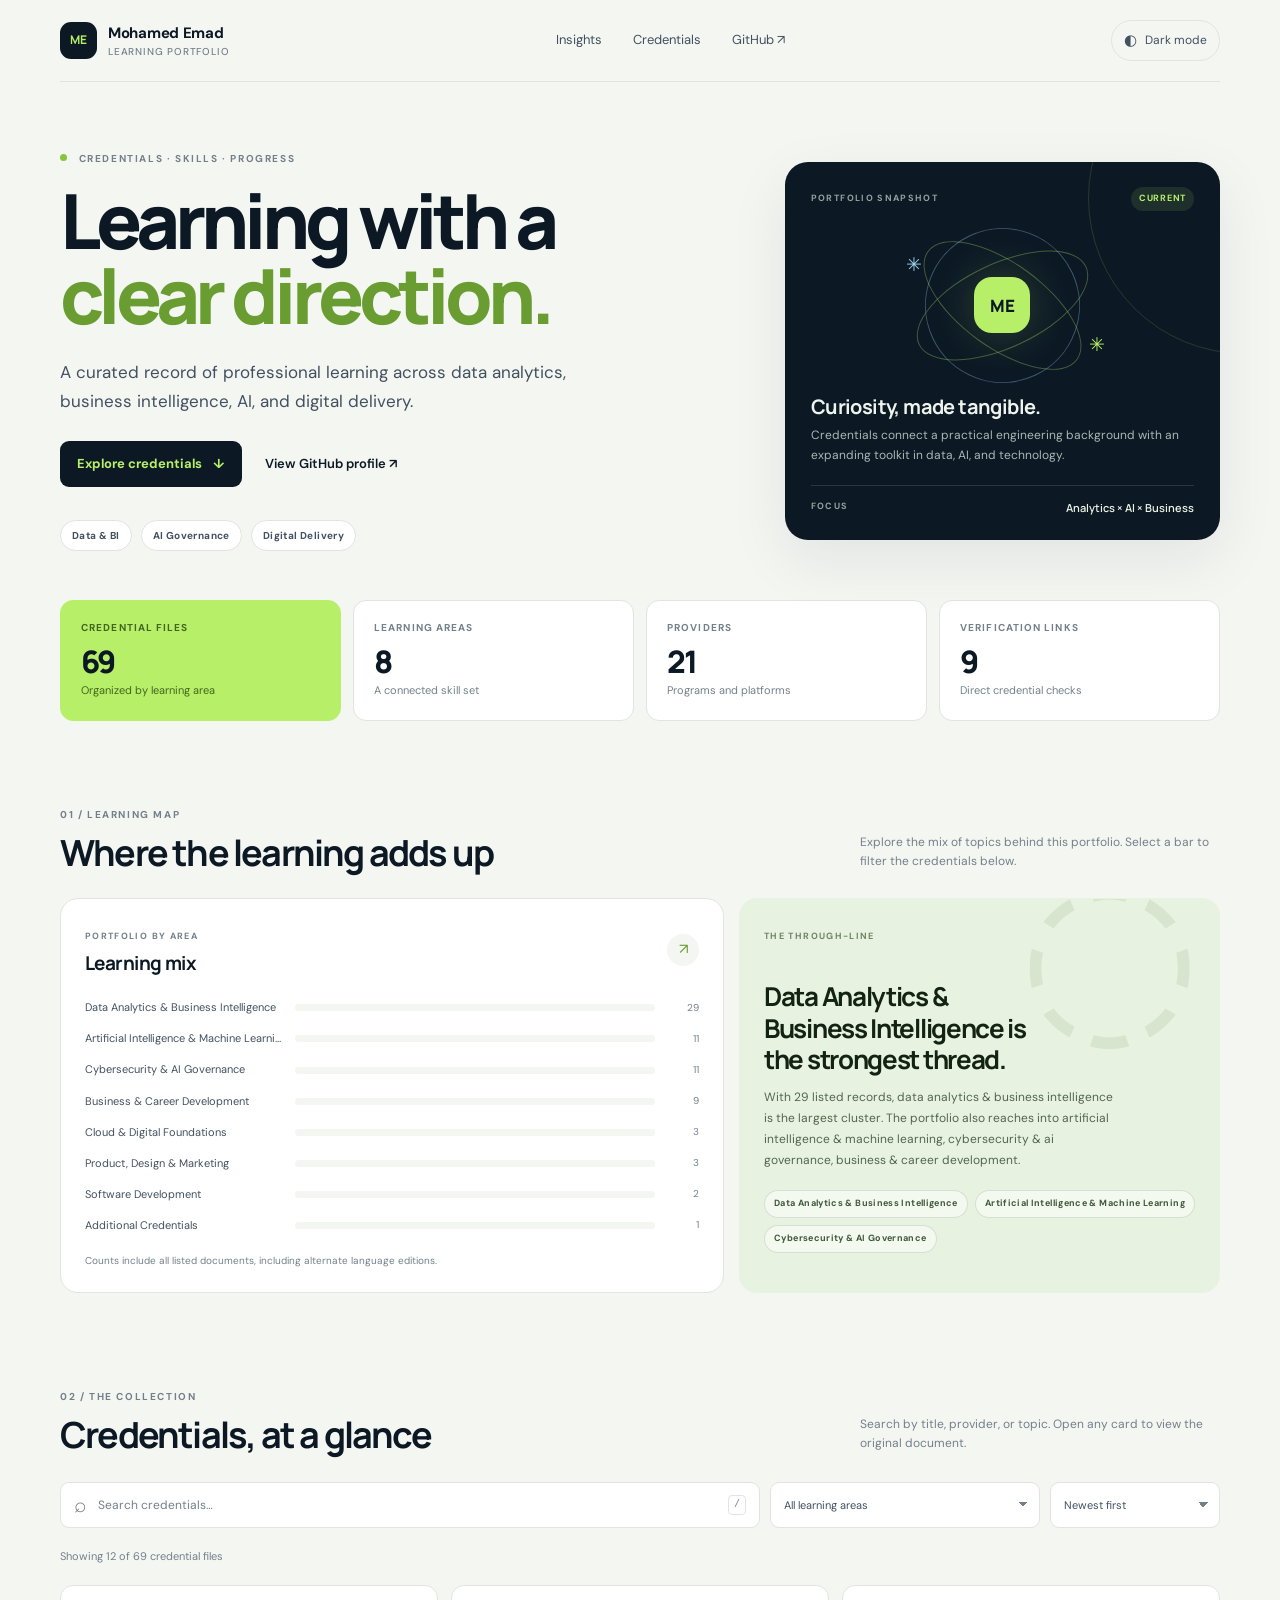
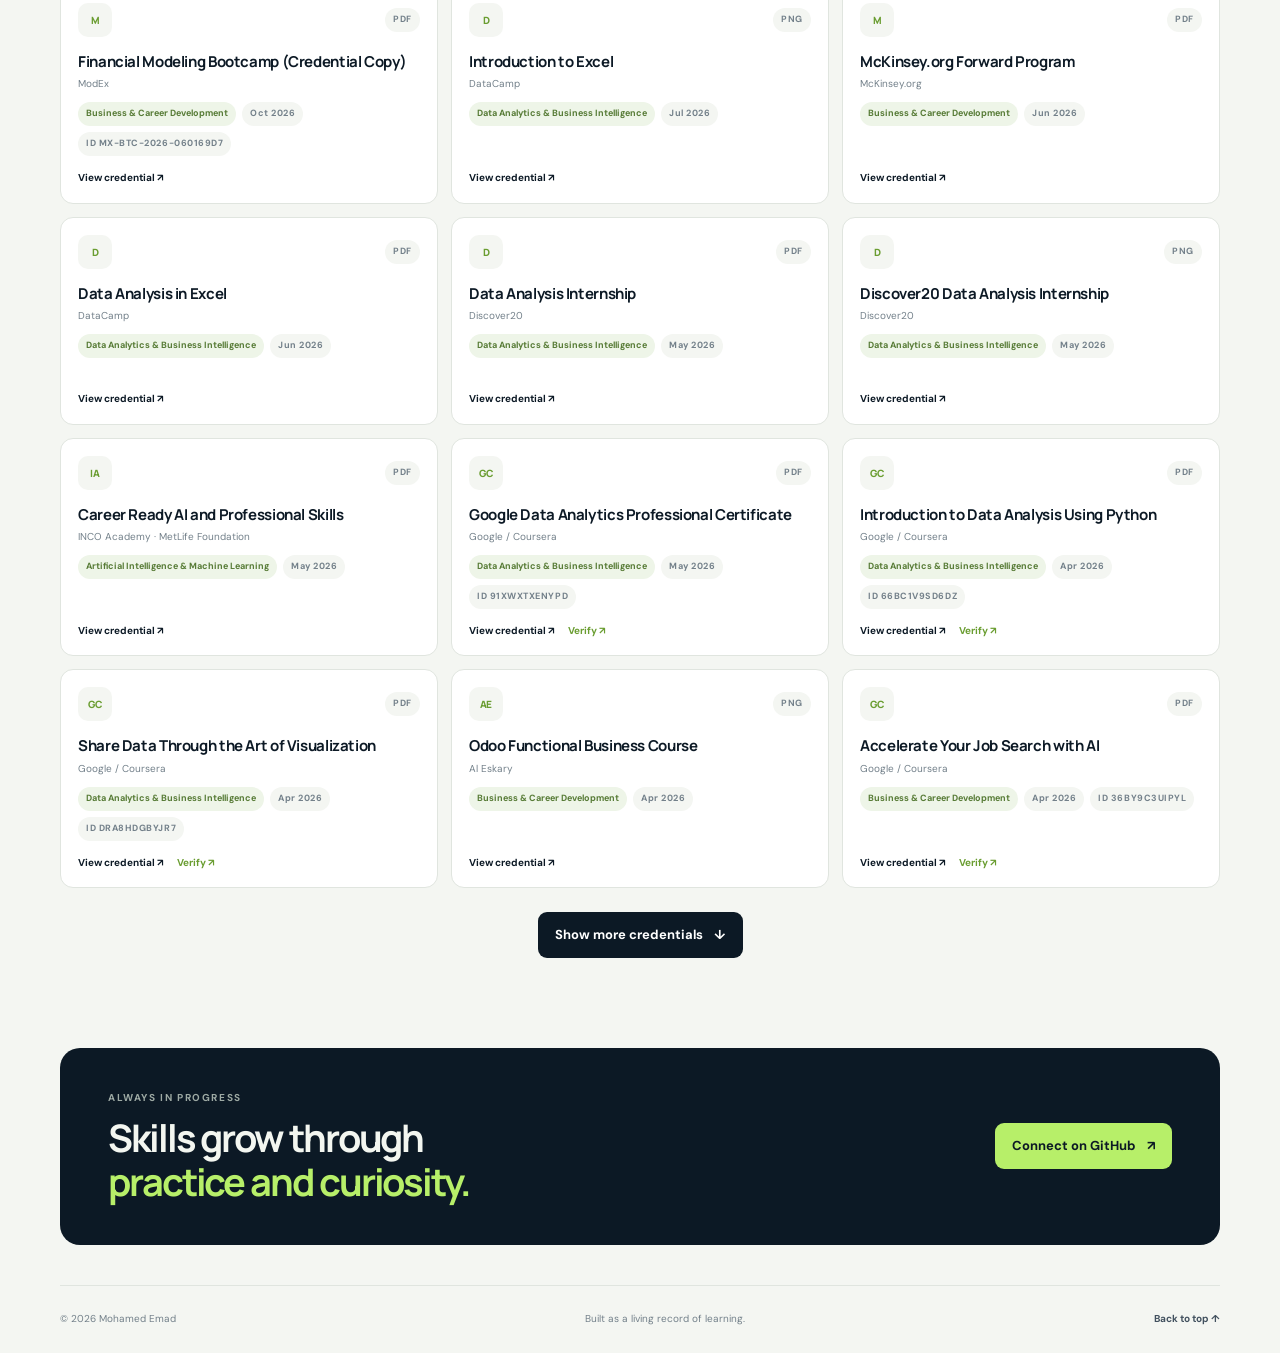
==== certificates/index.html @ 5220df33 "Add interactive certificates portfolio" ====
<!doctype html>
<html lang="en">
<head>
  <meta charset="utf-8">
  <meta name="viewport" content="width=device-width, initial-scale=1">
  <meta name="theme-color" content="#0c1925">
  <meta name="description" content="An interactive portfolio of Mohamed Emad's certificates in data analytics, AI, cybersecurity, cloud, software development, and business.">
  <title>Credentials Portfolio — Mohamed Emad</title>
  <link rel="preconnect" href="https://fonts.googleapis.com">
  <link rel="preconnect" href="https://fonts.gstatic.com" crossorigin>
  <link href="https://fonts.googleapis.com/css2?family=DM+Sans:wght@400;500;600;700&family=Manrope:wght@500;600;700;800&display=swap" rel="stylesheet">
  <link rel="stylesheet" href="styles.css">
  <script src="data.js" defer></script>
  <script src="app.js" defer></script>
</head>
<body>
  <a class="skip-link" href="#credentials">Skip to credentials</a>
  <header class="topbar shell">
    <a class="brand" href="#top" aria-label="Mohamed Emad portfolio home"><span class="brand-mark">ME</span><span>Mohamed Emad<span class="brand-sub">Learning portfolio</span></span></a>
    <nav class="nav-links" aria-label="Main navigation"><a href="#insights">Insights</a><a href="#credentials">Credentials</a><a href="https://github.com/EMAD7461" target="_blank" rel="noreferrer">GitHub <span aria-hidden="true">↗</span></a></nav>
    <button class="theme-toggle" type="button" id="theme-toggle" aria-label="Switch color theme"><span aria-hidden="true">◐</span><span class="theme-label">Light mode</span></button>
  </header>

  <main id="top">
    <section class="hero shell">
      <div class="hero-copy">
        <p class="eyebrow"><span class="eyebrow-dot"></span> Credentials · Skills · Progress</p>
        <h1>Learning with a<br><em>clear direction.</em></h1>
        <p class="hero-lede">A curated record of professional learning across data analytics, business intelligence, AI, and digital delivery.</p>
        <div class="hero-actions"><a class="button button-primary" href="#credentials">Explore credentials <span aria-hidden="true">↓</span></a><a class="text-link" href="https://github.com/EMAD7461/EMAD7461" target="_blank" rel="noreferrer">View GitHub profile <span aria-hidden="true">↗</span></a></div>
        <div class="hero-tags" aria-label="Core learning areas"><span>Data & BI</span><span>AI Governance</span><span>Digital Delivery</span></div>
      </div>
      <aside class="hero-card" aria-label="Portfolio highlight">
        <div class="hero-card-top"><span class="card-kicker">PORTFOLIO SNAPSHOT</span><span class="live-indicator">CURRENT</span></div>
        <div class="orbit-art" aria-hidden="true"><span class="orbit orbit-one"></span><span class="orbit orbit-two"></span><span class="orbit orbit-three"></span><span class="orbit-core">ME</span><span class="orbit-star star-one">✳</span><span class="orbit-star star-two">✳</span></div>
        <p class="hero-card-title">Curiosity, made tangible.</p>
        <p class="hero-card-text">Credentials connect a practical engineering background with an expanding toolkit in data, AI, and technology.</p>
        <div class="hero-card-footer"><span>FOCUS</span><strong>Analytics × AI × Business</strong></div>
      </aside>
    </section>

    <section class="stats shell" aria-label="Portfolio metrics">
      <article class="stat-card stat-feature"><span class="stat-label">Credential files</span><strong id="stat-total">—</strong><span class="stat-note">Organized by learning area</span></article>
      <article class="stat-card"><span class="stat-label">Learning areas</span><strong id="stat-areas">—</strong><span class="stat-note">A connected skill set</span></article>
      <article class="stat-card"><span class="stat-label">Providers</span><strong id="stat-providers">—</strong><span class="stat-note">Programs and platforms</span></article>
      <article class="stat-card"><span class="stat-label">Verification links</span><strong id="stat-verified">—</strong><span class="stat-note">Direct credential checks</span></article>
    </section>

    <section class="insights shell" id="insights">
      <div class="section-heading"><div><p class="eyebrow">01 / LEARNING MAP</p><h2>Where the learning adds up</h2></div><p class="section-intro">Explore the mix of topics behind this portfolio. Select a bar to filter the credentials below.</p></div>
      <div class="insight-grid">
        <article class="panel chart-panel"><div class="panel-heading"><div><span class="panel-label">PORTFOLIO BY AREA</span><h3>Learning mix</h3></div><span class="panel-icon" aria-hidden="true">↗</span></div><div id="category-chart" class="category-chart" role="list" aria-label="Credentials by learning area"></div><p class="chart-footnote">Counts include all listed documents, including alternate language editions.</p></article>
        <article class="panel signal-panel"><span class="panel-label">THE THROUGH-LINE</span><div class="signal-ornament" aria-hidden="true">◌</div><h3 id="insight-title">A practical core, growing outward.</h3><p id="insight-copy">Data analysis and business intelligence form the largest cluster, supported by credentials in AI and cybersecurity, cloud concepts, and software development.</p><div class="signal-tags" id="insight-tags"></div></article>
      </div>
    </section>

    <section class="credentials shell" id="credentials">
      <div class="section-heading"><div><p class="eyebrow">02 / THE COLLECTION</p><h2>Credentials, at a glance</h2></div><p class="section-intro">Search by title, provider, or topic. Open any card to view the original document.</p></div>
      <div class="toolbar">
        <label class="search-box"><span aria-hidden="true">⌕</span><input id="search-input" type="search" placeholder="Search credentials…" autocomplete="off"><kbd>/</kbd></label>
        <label class="select-wrap"><span class="sr-only">Filter by learning area</span><select id="category-filter"><option value="all">All learning areas</option></select></label>
        <label class="select-wrap"><span class="sr-only">Sort credentials</span><select id="sort-select"><option value="recent">Newest first</option><option value="oldest">Oldest first</option><option value="az">Title A–Z</option></select></label>
      </div>
      <div class="results-line"><span id="results-count" aria-live="polite">Loading credentials…</span><button type="button" id="clear-filters" class="clear-button" hidden>Clear filters</button></div>
      <div id="credential-grid" class="credential-grid"></div>
      <div id="empty-state" class="empty-state" hidden><span class="empty-icon">⌕</span><h3>No matching credentials</h3><p>Try another title, provider, or learning area.</p></div>
      <div class="load-more-wrap"><button type="button" id="load-more" class="button button-secondary" hidden>Show more credentials <span aria-hidden="true">↓</span></button></div>
    </section>

    <section class="closing shell"><div><p class="eyebrow">ALWAYS IN PROGRESS</p><h2>Skills grow through<br><em>practice and curiosity.</em></h2></div><a class="button button-light" href="https://github.com/EMAD7461" target="_blank" rel="noreferrer">Connect on GitHub <span aria-hidden="true">↗</span></a></section>
  </main>

  <footer class="footer shell"><span>© <span id="current-year"></span> Mohamed Emad</span><span>Built as a living record of learning.</span><a href="#top">Back to top ↑</a></footer>
</body>
</html>
---- certificates/styles.css ----
:root{--ink:#0c1925;--ink-soft:#42515f;--muted:#73808a;--paper:#f4f6f2;--white:#fff;--line:#e0e5df;--accent:#b7ef69;--accent-dark:#6a9d31;--blue:#9cd1e7;--card:#fff;--shadow:0 20px 60px rgba(12,25,37,.08);--radius:18px;color-scheme:light}*{box-sizing:border-box}html{scroll-behavior:smooth;scroll-padding-top:90px}body{margin:0;background:var(--paper);color:var(--ink);font-family:"DM Sans",Arial,sans-serif;font-size:15px;line-height:1.55}body.dark{--ink:#f3f6f0;--ink-soft:#c0cbc8;--muted:#99a8a4;--paper:#101b24;--white:#15232e;--line:#293a45;--card:#172731;--shadow:0 20px 60px rgba(0,0,0,.18);color-scheme:dark}a{color:inherit;text-decoration:none}button,input,select{font:inherit}.shell{width:min(1160px,calc(100% - 48px));margin-inline:auto}.skip-link{position:absolute;left:-999px;top:12px;background:var(--accent);color:var(--ink);padding:10px 16px;border-radius:8px;z-index:10}.skip-link:focus{left:12px}.topbar{height:82px;display:flex;align-items:center;justify-content:space-between;border-bottom:1px solid var(--line)}.brand{display:flex;align-items:center;gap:11px;font-weight:700;letter-spacing:-.02em}.brand-mark{width:37px;height:37px;border-radius:11px;background:var(--ink);color:var(--accent);display:grid;place-items:center;font-family:Manrope,sans-serif;font-size:12px;letter-spacing:-.04em}.brand-sub{display:block;font-size:10px;color:var(--muted);font-weight:500;letter-spacing:.08em;text-transform:uppercase;margin-top:-1px}.nav-links{display:flex;align-items:center;gap:31px;font-size:13px;color:var(--ink-soft)}.nav-links a:hover,.text-link:hover,.footer a:hover{color:var(--accent-dark)}.theme-toggle{border:1px solid var(--line);border-radius:999px;background:transparent;color:var(--ink-soft);padding:8px 12px;font-size:12px;display:flex;align-items:center;gap:8px;cursor:pointer}.theme-toggle span:first-child{font-size:15px}.hero{padding:69px 0 49px;display:grid;grid-template-columns:1.2fr .8fr;gap:72px;align-items:center}.eyebrow{font-size:10px;font-weight:700;letter-spacing:.16em;text-transform:uppercase;color:var(--muted);margin:0 0 16px}.eyebrow-dot{display:inline-block;width:7px;height:7px;border-radius:50%;background:#83c83b;margin-right:8px;vertical-align:1px}.hero h1{font:800 clamp(48px,6vw,76px)/.99 Manrope,"DM Sans",sans-serif;letter-spacing:-.065em;margin:0;max-width:620px}.hero h1 em,.closing h2 em{color:var(--accent-dark);font-style:normal}.hero-lede{max-width:520px;color:var(--ink-soft);font-size:17px;line-height:1.7;margin:25px 0}.hero-actions{display:flex;align-items:center;gap:23px}.button{min-height:46px;border:0;border-radius:9px;padding:0 17px;display:inline-flex;align-items:center;justify-content:center;gap:11px;font-weight:700;font-size:13px;cursor:pointer;transition:transform .2s ease,background .2s ease}.button:hover{transform:translateY(-2px)}.button-primary{background:var(--ink);color:var(--accent)}.button-secondary{background:var(--ink);color:var(--white)}.button-light{background:var(--accent);color:var(--ink)}.text-link{font-size:13px;font-weight:600}.hero-tags{display:flex;gap:9px;margin-top:33px;flex-wrap:wrap}.hero-tags span,.signal-tags span{border:1px solid var(--line);color:var(--ink-soft);background:var(--white);font-size:10px;font-weight:700;letter-spacing:.04em;padding:7px 11px;border-radius:99px}.hero-card{position:relative;background:var(--ink);border-radius:23px;min-height:366px;padding:25px 26px;color:#eef4ed;overflow:hidden;box-shadow:var(--shadow)}.hero-card:after{content:"";position:absolute;width:310px;height:310px;border:1px solid rgba(183,239,105,.15);border-radius:50%;right:-180px;top:-120px}.hero-card-top{display:flex;justify-content:space-between;align-items:center}.card-kicker,.live-indicator{font-size:9px;letter-spacing:.15em;font-weight:700;color:#91a39d}.live-indicator{color:var(--accent);background:rgba(183,239,105,.1);padding:5px 8px;border-radius:30px;letter-spacing:.08em}.orbit-art{height:170px;position:relative;display:grid;place-items:center;margin-top:9px}.orbit{position:absolute;border:1px solid rgba(183,239,105,.32);border-radius:50%;transform:rotate(-25deg)}.orbit-one{width:185px;height:85px}.orbit-two{width:185px;height:85px;transform:rotate(36deg)}.orbit-three{width:155px;height:155px;border-color:rgba(156,209,231,.35)}.orbit-core{width:56px;height:56px;border-radius:18px;background:var(--accent);color:var(--ink);display:grid;place-items:center;font:800 17px Manrope,sans-serif;box-shadow:0 0 45px rgba(183,239,105,.22)}.orbit-star{position:absolute;color:var(--blue);font-size:19px}.star-one{top:30px;left:calc(50% - 96px)}.star-two{bottom:31px;right:calc(50% - 103px);color:var(--accent)}.hero-card-title{font:700 20px Manrope,sans-serif;letter-spacing:-.03em;margin:3px 0 6px}.hero-card-text{color:#a9b8b3;font-size:12px;line-height:1.65;margin:0;max-width:380px}.hero-card-footer{border-top:1px solid rgba(255,255,255,.12);margin-top:19px;padding-top:14px;display:flex;justify-content:space-between;gap:10px;align-items:center}.hero-card-footer span{font-size:9px;color:#91a39d;letter-spacing:.14em;font-weight:700}.hero-card-footer strong{font:600 11px Manrope,sans-serif;color:#eaf4e4}.stats{display:grid;grid-template-columns:repeat(4,1fr);gap:12px;padding-bottom:86px}.stat-card{min-height:121px;padding:19px 20px;background:var(--card);border:1px solid var(--line);border-radius:13px;display:flex;flex-direction:column}.stat-feature{background:var(--accent);border-color:var(--accent);color:var(--ink)}.stat-label{font-size:10px;font-weight:700;letter-spacing:.11em;text-transform:uppercase;color:var(--muted)}.stat-feature .stat-label{color:#42661d}.stat-card strong{font:800 31px/1.1 Manrope,sans-serif;letter-spacing:-.05em;margin:8px 0 4px}.stat-note{font-size:11px;color:var(--muted)}.stat-feature .stat-note{color:#42661d}.insights,.credentials{padding-bottom:96px}.section-heading{display:flex;align-items:end;justify-content:space-between;gap:30px;margin-bottom:25px}.section-heading .eyebrow{margin-bottom:9px}.section-heading h2{font:700 clamp(26px,3vw,36px)/1.15 Manrope,sans-serif;letter-spacing:-.05em;margin:0}.section-intro{max-width:360px;color:var(--muted);font-size:12px;margin:0 0 3px}.insight-grid{display:grid;grid-template-columns:1.16fr .84fr;gap:15px}.panel{border:1px solid var(--line);background:var(--card);border-radius:var(--radius);padding:24px}.panel-heading{display:flex;justify-content:space-between;align-items:center;margin-bottom:23px}.panel-label{font-size:9px;letter-spacing:.15em;font-weight:700;color:var(--muted)}.panel-heading h3{font:700 19px Manrope,sans-serif;letter-spacing:-.03em;margin:4px 0 0}.panel-icon{width:32px;height:32px;border-radius:50%;background:var(--paper);display:grid;place-items:center;color:var(--accent-dark)}.category-chart{display:flex;flex-direction:column;gap:14px}.chart-row{display:grid;grid-template-columns:minmax(145px,1.1fr) 2fr 32px;gap:12px;align-items:center;border:0;padding:0;text-align:left;color:var(--ink);background:none;cursor:pointer}.chart-label{font-size:11px;color:var(--ink-soft);white-space:nowrap;overflow:hidden;text-overflow:ellipsis}.chart-track{height:7px;background:var(--paper);border-radius:99px;overflow:hidden}.chart-fill{height:100%;width:var(--bar-width);background:#9bcf65;border-radius:99px;transition:width .7s cubic-bezier(.2,.8,.2,1)}.chart-row:first-child .chart-fill{background:var(--accent-dark)}.chart-value{font-size:10px;color:var(--muted);text-align:right}.chart-row:hover .chart-label,.chart-row.active .chart-label{color:var(--accent-dark);font-weight:700}.chart-footnote{font-size:10px;color:var(--muted);margin:19px 0 0}.signal-panel{position:relative;background:#e8f2e1;border-color:#e8f2e1;color:#122313;overflow:hidden;min-height:310px}.dark .signal-panel{background:#20342b;border-color:#20342b;color:#edf5e8}.signal-panel .panel-label{color:#718466}.signal-ornament{position:absolute;right:18px;top:-52px;font-size:210px;line-height:1;color:rgba(77,119,41,.1)}.signal-panel h3{position:relative;z-index:1;font:700 26px/1.2 Manrope,sans-serif;letter-spacing:-.05em;max-width:280px;margin:35px 0 12px}.signal-panel p{position:relative;z-index:1;color:#52664d;font-size:12px;line-height:1.75;max-width:360px}.dark .signal-panel p{color:#c3d3be}.signal-tags{position:relative;display:flex;flex-wrap:wrap;gap:7px;margin-top:19px}.signal-tags span{background:rgba(255,255,255,.5);border-color:rgba(23,52,19,.13);color:#40583c;font-size:9px;padding:6px 9px}.dark .signal-tags span{background:rgba(255,255,255,.07);color:#d5e7d0;border-color:rgba(255,255,255,.12)}.credentials{padding-bottom:90px}.toolbar{display:flex;gap:10px;margin:27px 0 13px}.search-box{display:flex;align-items:center;gap:9px;min-width:220px;flex:1;height:46px;padding:0 13px;background:var(--card);border:1px solid var(--line);border-radius:9px;color:var(--muted)}.search-box>span{font-size:21px;line-height:1}.search-box input{border:0;outline:0;background:transparent;color:var(--ink);width:100%;font-size:12px}.search-box input::placeholder{color:var(--muted)}kbd{border:1px solid var(--line);border-radius:4px;padding:1px 5px;font-size:10px;color:var(--muted)}.select-wrap select{height:46px;min-width:170px;padding:0 34px 0 13px;border:1px solid var(--line);border-radius:9px;background:var(--card);color:var(--ink-soft);font-size:11px;appearance:none;background-image:linear-gradient(45deg,transparent 50%,var(--muted) 50%),linear-gradient(135deg,var(--muted) 50%,transparent 50%);background-position:calc(100% - 16px) 19px,calc(100% - 11px) 19px;background-size:5px 5px;background-repeat:no-repeat}.results-line{min-height:31px;display:flex;align-items:center;justify-content:space-between;color:var(--muted);font-size:11px;margin-bottom:13px}.clear-button{border:0;background:none;color:var(--accent-dark);font-weight:700;font-size:11px;cursor:pointer}.credential-grid{display:grid;grid-template-columns:repeat(3,1fr);gap:13px}.credential-card{display:flex;flex-direction:column;min-height:208px;padding:17px;background:var(--card);border:1px solid var(--line);border-radius:13px;transition:transform .2s,border-color .2s,box-shadow .2s}.credential-card:hover{transform:translateY(-3px);border-color:#b6ce9d;box-shadow:var(--shadow)}.credential-top{display:flex;align-items:center;justify-content:space-between;gap:10px}.provider-mark{width:34px;height:34px;flex:none;display:grid;place-items:center;border-radius:10px;background:var(--paper);color:var(--accent-dark);font:800 10px Manrope,sans-serif;letter-spacing:-.04em}.format-tag,.year-tag{font-size:9px;font-weight:700;letter-spacing:.06em;color:var(--muted);background:var(--paper);border-radius:99px;padding:5px 8px}.credential-card h3{font:700 15px/1.35 Manrope,sans-serif;letter-spacing:-.025em;margin:15px 0 5px}.credential-issuer{font-size:10px;color:var(--muted);margin:0;line-height:1.4}.credential-meta{display:flex;gap:6px;flex-wrap:wrap;margin-top:11px}.credential-category{display:inline-block;max-width:100%;overflow:hidden;text-overflow:ellipsis;white-space:nowrap;background:#eef5e8;color:#577b36;border-radius:99px;padding:5px 8px;font-size:9px;font-weight:700}.dark .credential-category{background:#293e30;color:#c2df9f}.credential-actions{margin-top:auto;padding-top:14px;display:flex;gap:13px;align-items:center}.credential-actions a{font-size:10px;font-weight:700;color:var(--ink)}.credential-actions a:hover{color:var(--accent-dark)}.credential-actions .verify-link{color:var(--accent-dark)}.empty-state{text-align:center;padding:55px 15px;color:var(--muted)}.empty-icon{font-size:33px}.empty-state h3{color:var(--ink);font:700 18px Manrope,sans-serif;margin:6px}.empty-state p{font-size:12px}.load-more-wrap{text-align:center;padding-top:24px}.closing{background:var(--ink);color:#f3f6f0;border-radius:20px;padding:42px 48px;margin-bottom:40px;display:flex;align-items:center;justify-content:space-between}.closing .eyebrow{color:#9eaaa4;margin-bottom:9px}.closing h2{font:700 clamp(25px,3vw,38px)/1.16 Manrope,sans-serif;letter-spacing:-.055em;margin:0}.closing h2 em{color:var(--accent)}.footer{min-height:68px;display:flex;align-items:center;justify-content:space-between;border-top:1px solid var(--line);font-size:10px;color:var(--muted)}.footer a{color:var(--ink-soft);font-weight:700}.sr-only{position:absolute;width:1px;height:1px;padding:0;margin:-1px;overflow:hidden;clip:rect(0,0,0,0);white-space:nowrap;border:0}[hidden]{display:none!important}@media(max-width:900px){.hero{gap:35px;grid-template-columns:1fr  .85fr}.hero-card{min-height:340px;padding:20px}.credential-grid{grid-template-columns:repeat(2,1fr)}.chart-row{grid-template-columns:minmax(120px,1fr) 1.5fr 25px}.signal-panel h3{font-size:23px}}@media(max-width:680px){.shell{width:min(100% - 32px,560px)}.topbar{height:68px}.nav-links{display:none}.theme-toggle{padding:8px 10px}.theme-label{display:none}.hero{padding:48px 0 34px;grid-template-columns:1fr;gap:27px}.hero h1{font-size:clamp(48px,13vw,66px)}.hero-lede{font-size:15px;margin:20px 0}.hero-card{min-height:325px}.stats{grid-template-columns:repeat(2,1fr);gap:8px;padding-bottom:64px}.stat-card{min-height:106px;padding:14px}.stat-card strong{font-size:27px}.insights,.credentials{padding-bottom:68px}.section-heading{align-items:start;flex-direction:column;gap:10px}.section-intro{max-width:470px}.insight-grid{grid-template-columns:1fr}.panel{padding:19px}.chart-row{grid-template-columns:minmax(125px,1fr) 1.5fr 25px}.toolbar{flex-wrap:wrap}.search-box{flex-basis:100%}.select-wrap{flex:1}.select-wrap select{width:100%;min-width:0}.credential-grid{grid-template-columns:1fr}.credential-card{min-height:186px}.closing{padding:29px 23px;gap:25px;align-items:flex-start;flex-direction:column}.footer{padding:17px 0;gap:8px;flex-wrap:wrap}.footer span:nth-child(2){order:3;flex-basis:100%}}@media(prefers-reduced-motion:reduce){*,*::before,*::after{scroll-behavior:auto!important;transition:none!important;animation:none!important}}
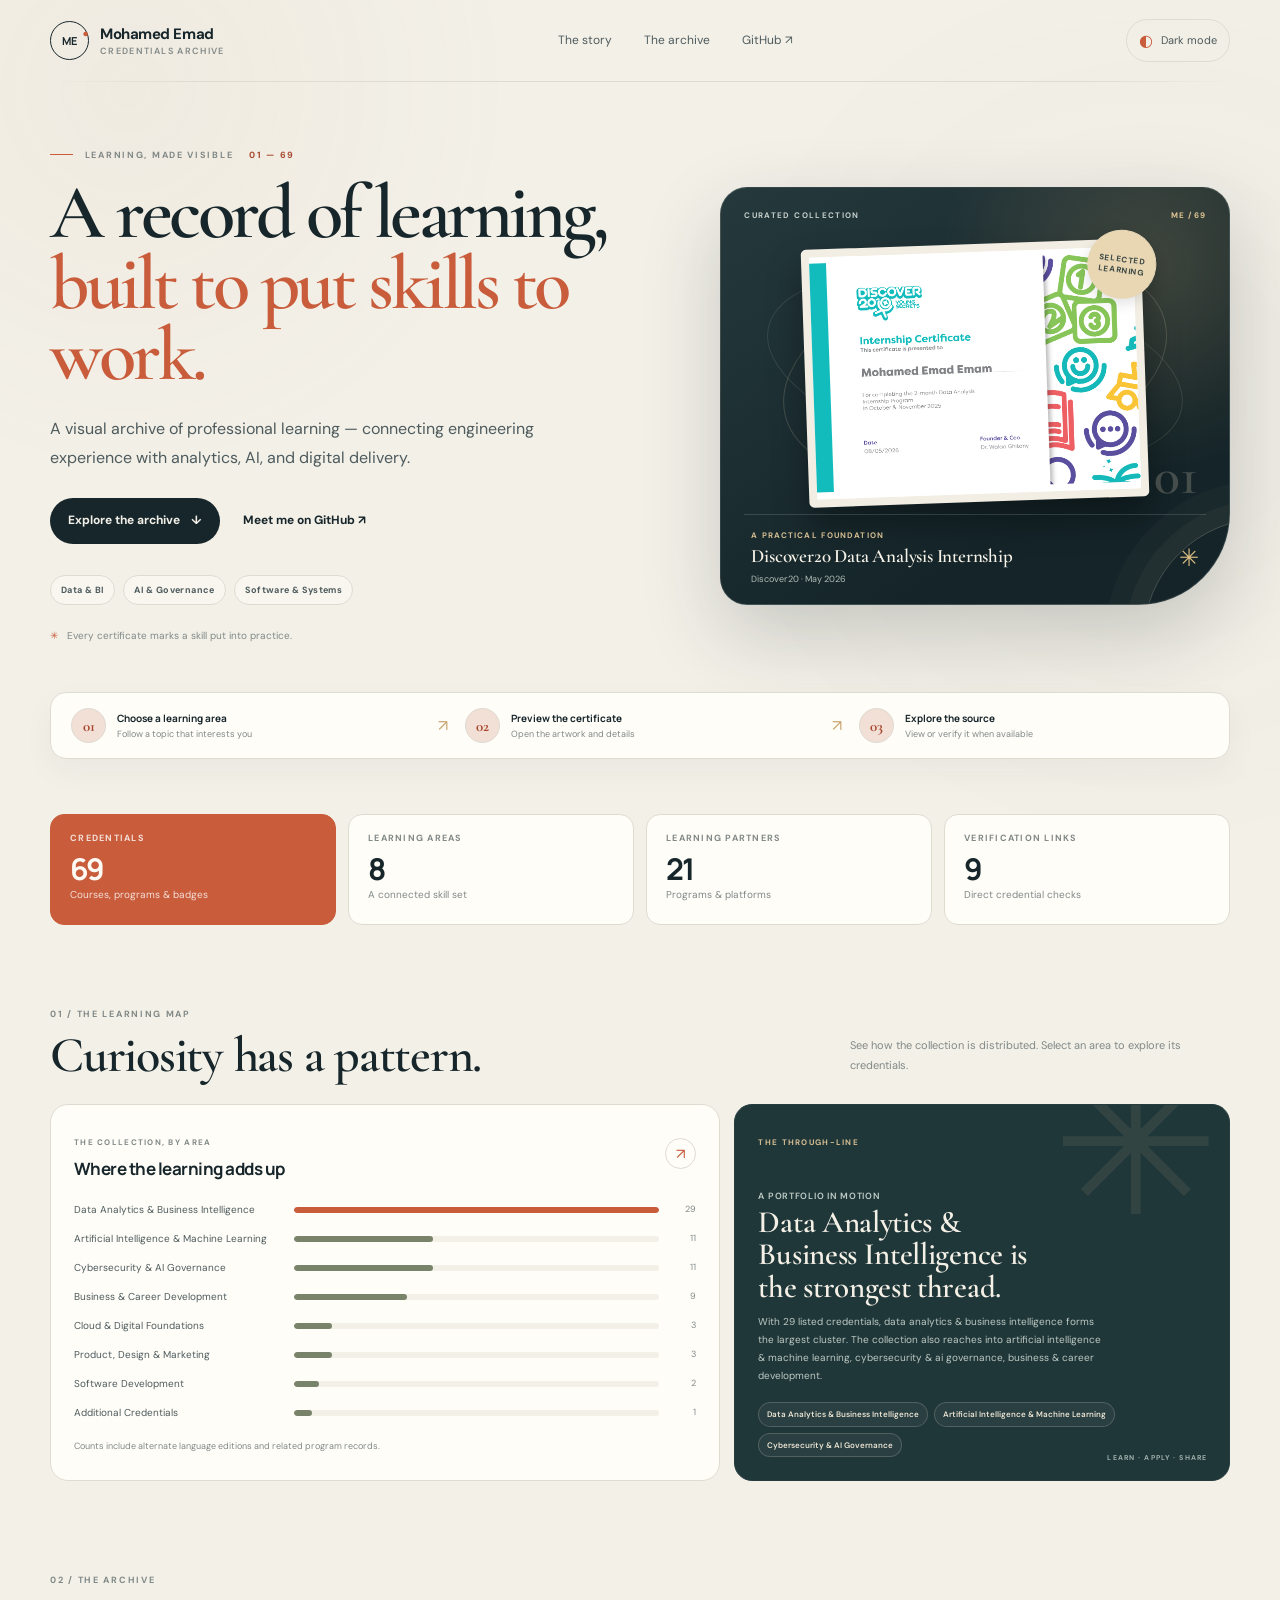
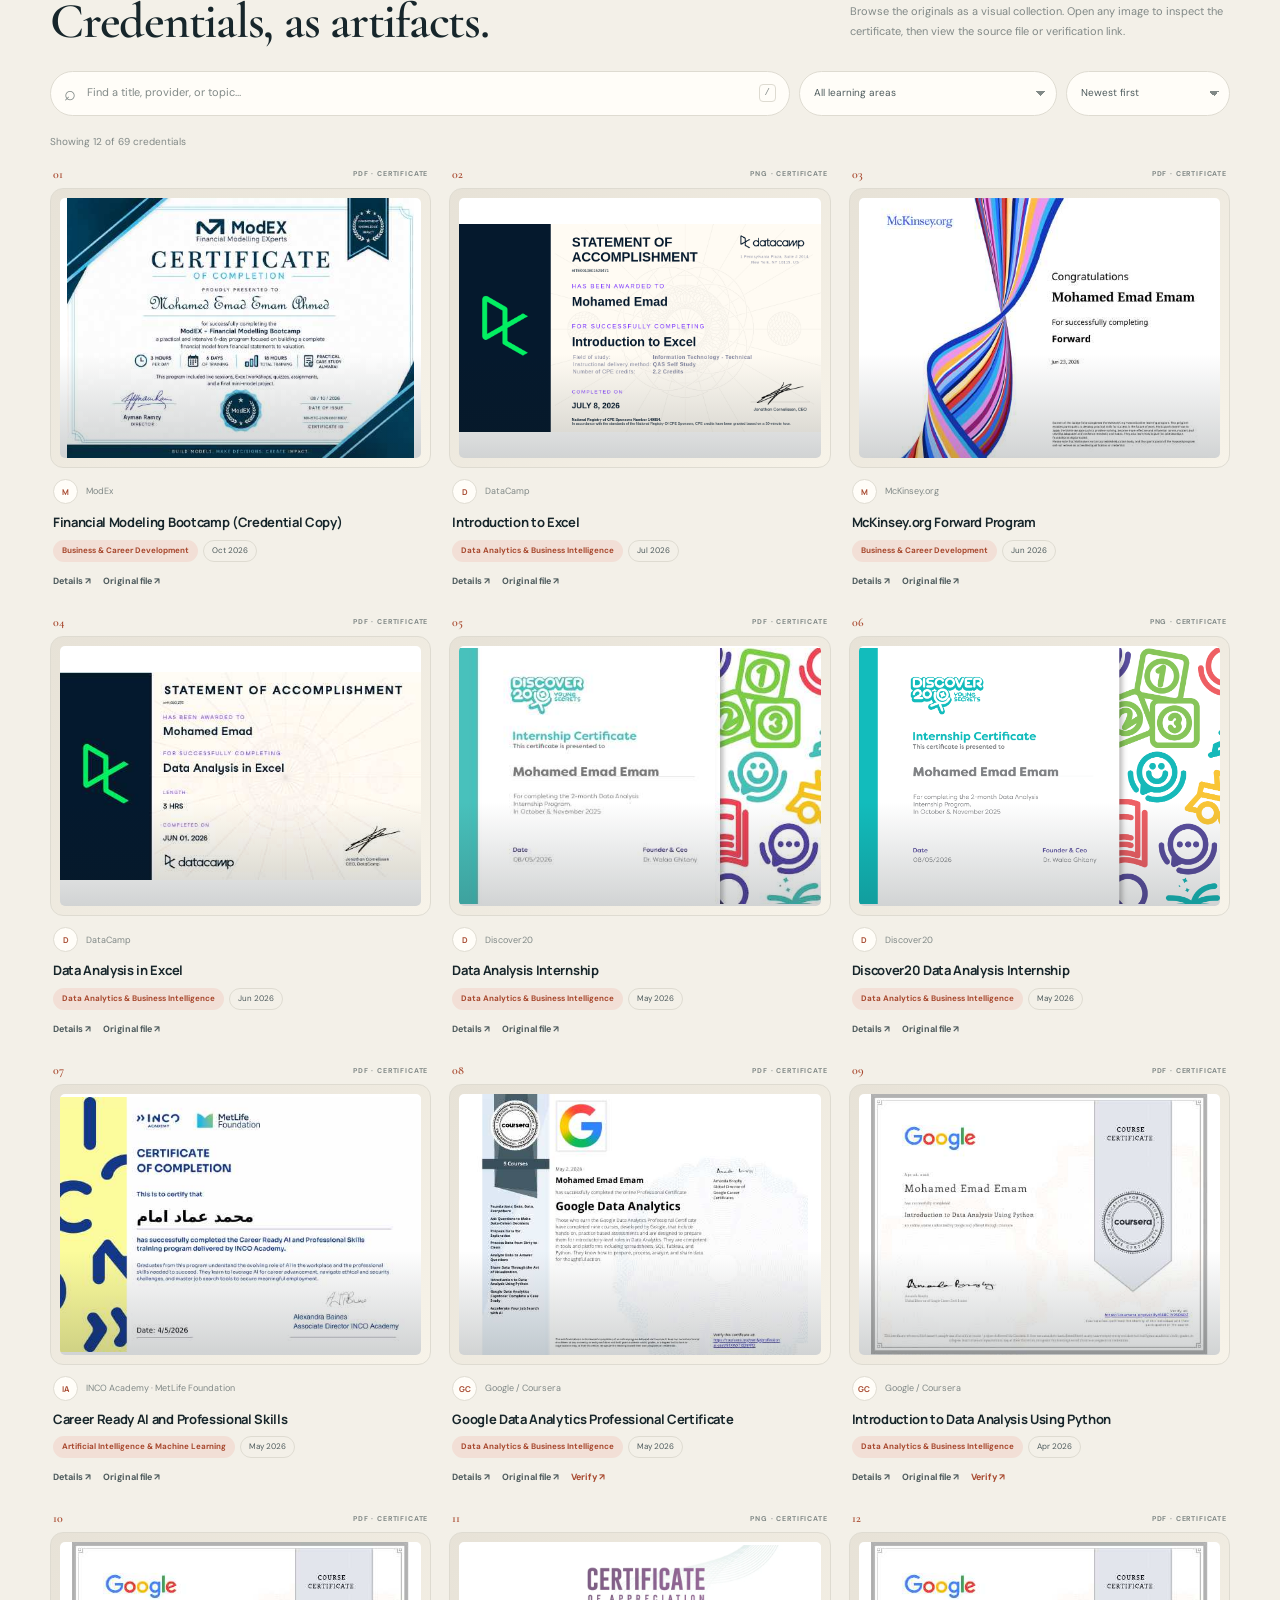
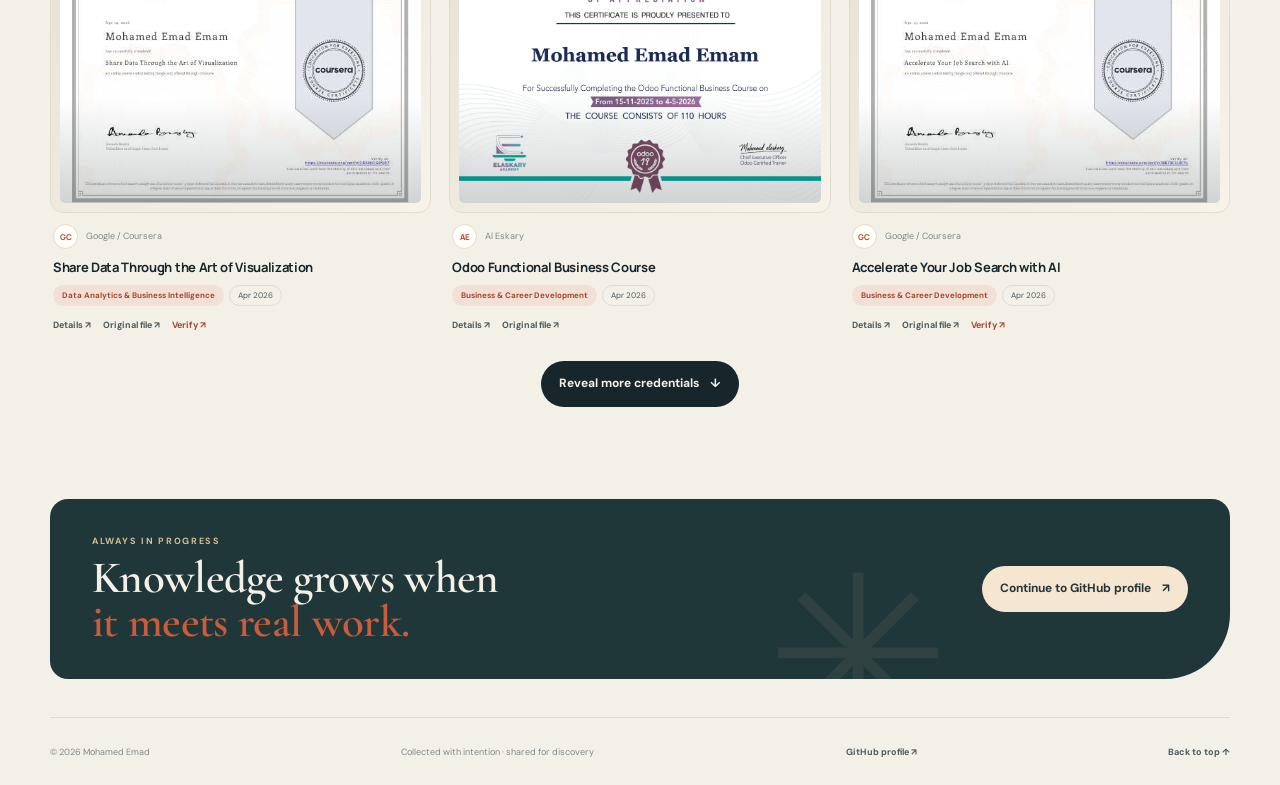
==== commit a691c101: "Show certificates as an interactive image archive" ====
--- a/certificates/index.html
+++ b/certificates/index.html
@@ -3,12 +3,12 @@
 <head>
   <meta charset="utf-8">
   <meta name="viewport" content="width=device-width, initial-scale=1">
-  <meta name="theme-color" content="#0c1925">
-  <meta name="description" content="An interactive portfolio of Mohamed Emad's certificates in data analytics, AI, cybersecurity, cloud, software development, and business.">
-  <title>Credentials Portfolio — Mohamed Emad</title>
+  <meta name="theme-color" content="#f3f0e8">
+  <meta name="description" content="A visual, interactive archive of Mohamed Emad's professional certificates across analytics, AI, cybersecurity, cloud, software and business.">
+  <title>Credentials Archive — Mohamed Emad</title>
   <link rel="preconnect" href="https://fonts.googleapis.com">
   <link rel="preconnect" href="https://fonts.gstatic.com" crossorigin>
-  <link href="https://fonts.googleapis.com/css2?family=DM+Sans:wght@400;500;600;700&family=Manrope:wght@500;600;700;800&display=swap" rel="stylesheet">
+  <link href="https://fonts.googleapis.com/css2?family=Cormorant+Garamond:wght@500;600;700&family=DM+Sans:wght@400;500;600;700&family=Manrope:wght@500;600;700;800&display=swap" rel="stylesheet">
   <link rel="stylesheet" href="styles.css">
   <script src="data.js" defer></script>
   <script src="app.js" defer></script>
@@ -16,60 +16,128 @@
 <body>
   <a class="skip-link" href="#credentials">Skip to credentials</a>
   <header class="topbar shell">
-    <a class="brand" href="#top" aria-label="Mohamed Emad portfolio home"><span class="brand-mark">ME</span><span>Mohamed Emad<span class="brand-sub">Learning portfolio</span></span></a>
-    <nav class="nav-links" aria-label="Main navigation"><a href="#insights">Insights</a><a href="#credentials">Credentials</a><a href="https://github.com/EMAD7461" target="_blank" rel="noreferrer">GitHub <span aria-hidden="true">↗</span></a></nav>
-    <button class="theme-toggle" type="button" id="theme-toggle" aria-label="Switch color theme"><span aria-hidden="true">◐</span><span class="theme-label">Light mode</span></button>
+    <a class="brand" href="#top" aria-label="Mohamed Emad credentials archive home">
+      <span class="brand-mark">ME<span>•</span></span>
+      <span class="brand-copy">Mohamed Emad<span class="brand-sub">Credentials archive</span></span>
+    </a>
+    <nav class="nav-links" aria-label="Main navigation">
+      <a href="#insights">The story</a>
+      <a href="#credentials">The archive</a>
+      <a href="https://github.com/EMAD7461" target="_blank" rel="noreferrer">GitHub <span aria-hidden="true">↗</span></a>
+    </nav>
+    <button class="theme-toggle" type="button" id="theme-toggle" aria-label="Switch color theme">
+      <span class="theme-icon" aria-hidden="true">◐</span><span class="theme-label">Dark mode</span>
+    </button>
   </header>
 
   <main id="top">
     <section class="hero shell">
       <div class="hero-copy">
-        <p class="eyebrow"><span class="eyebrow-dot"></span> Credentials · Skills · Progress</p>
-        <h1>Learning with a<br><em>clear direction.</em></h1>
-        <p class="hero-lede">A curated record of professional learning across data analytics, business intelligence, AI, and digital delivery.</p>
-        <div class="hero-actions"><a class="button button-primary" href="#credentials">Explore credentials <span aria-hidden="true">↓</span></a><a class="text-link" href="https://github.com/EMAD7461/EMAD7461" target="_blank" rel="noreferrer">View GitHub profile <span aria-hidden="true">↗</span></a></div>
-        <div class="hero-tags" aria-label="Core learning areas"><span>Data & BI</span><span>AI Governance</span><span>Digital Delivery</span></div>
+        <p class="eyebrow"><span class="eyebrow-rule"></span> Learning, made visible <span class="eyebrow-count">01 — 69</span></p>
+        <h1>A record of learning,<br><em>built to put skills to work.</em></h1>
+        <p class="hero-lede">A visual archive of professional learning — connecting engineering experience with analytics, AI, and digital delivery.</p>
+        <div class="hero-actions">
+          <a class="button button-primary" href="#credentials">Explore the archive <span aria-hidden="true">↓</span></a>
+          <a class="text-link" href="https://github.com/EMAD7461" target="_blank" rel="noreferrer">Meet me on GitHub <span aria-hidden="true">↗</span></a>
+        </div>
+        <div class="hero-tags" aria-label="Core learning areas"><span>Data &amp; BI</span><span>AI &amp; Governance</span><span>Software &amp; Systems</span></div>
+        <p class="hero-note"><span aria-hidden="true">✳</span> Every certificate marks a skill put into practice.</p>
       </div>
-      <aside class="hero-card" aria-label="Portfolio highlight">
-        <div class="hero-card-top"><span class="card-kicker">PORTFOLIO SNAPSHOT</span><span class="live-indicator">CURRENT</span></div>
-        <div class="orbit-art" aria-hidden="true"><span class="orbit orbit-one"></span><span class="orbit orbit-two"></span><span class="orbit orbit-three"></span><span class="orbit-core">ME</span><span class="orbit-star star-one">✳</span><span class="orbit-star star-two">✳</span></div>
-        <p class="hero-card-title">Curiosity, made tangible.</p>
-        <p class="hero-card-text">Credentials connect a practical engineering background with an expanding toolkit in data, AI, and technology.</p>
-        <div class="hero-card-footer"><span>FOCUS</span><strong>Analytics × AI × Business</strong></div>
+
+      <aside class="hero-artifact" aria-label="Featured certificate">
+        <div class="artifact-topline"><span>CURATED COLLECTION</span><span class="artifact-edition">ME / 69</span></div>
+        <div class="artifact-stage">
+          <span class="artifact-halo" aria-hidden="true"></span>
+          <button class="featured-preview" id="featured-preview" type="button" aria-label="Preview featured certificate">
+            <img id="featured-image" src="" alt="Featured certificate preview" fetchpriority="high">
+            <span class="featured-stamp">SELECTED<br>LEARNING</span>
+            <span class="featured-zoom">View credential <span aria-hidden="true">↗</span></span>
+          </button>
+          <span class="artifact-index" aria-hidden="true">01</span>
+        </div>
+        <div class="featured-caption">
+          <div><p class="caption-kicker">A PRACTICAL FOUNDATION</p><h2 id="featured-title">Explore the collection</h2><p id="featured-issuer">Analytics · AI · Digital delivery</p></div>
+          <span class="caption-star" aria-hidden="true">✳</span>
+        </div>
       </aside>
     </section>
 
+    <div class="visitor-path shell" aria-label="How to explore the credentials">
+      <div class="path-step"><span class="path-number">01</span><span class="path-copy"><strong>Choose a learning area</strong><small>Follow a topic that interests you</small></span></div>
+      <span class="path-connector" aria-hidden="true">↗</span>
+      <div class="path-step"><span class="path-number">02</span><span class="path-copy"><strong>Preview the certificate</strong><small>Open the artwork and details</small></span></div>
+      <span class="path-connector" aria-hidden="true">↗</span>
+      <div class="path-step"><span class="path-number">03</span><span class="path-copy"><strong>Explore the source</strong><small>View or verify it when available</small></span></div>
+    </div>
+
     <section class="stats shell" aria-label="Portfolio metrics">
-      <article class="stat-card stat-feature"><span class="stat-label">Credential files</span><strong id="stat-total">—</strong><span class="stat-note">Organized by learning area</span></article>
+      <article class="stat-card stat-feature"><span class="stat-label">Credentials</span><strong id="stat-total">—</strong><span class="stat-note">Courses, programs &amp; badges</span></article>
       <article class="stat-card"><span class="stat-label">Learning areas</span><strong id="stat-areas">—</strong><span class="stat-note">A connected skill set</span></article>
-      <article class="stat-card"><span class="stat-label">Providers</span><strong id="stat-providers">—</strong><span class="stat-note">Programs and platforms</span></article>
+      <article class="stat-card"><span class="stat-label">Learning partners</span><strong id="stat-providers">—</strong><span class="stat-note">Programs &amp; platforms</span></article>
       <article class="stat-card"><span class="stat-label">Verification links</span><strong id="stat-verified">—</strong><span class="stat-note">Direct credential checks</span></article>
     </section>
 
     <section class="insights shell" id="insights">
-      <div class="section-heading"><div><p class="eyebrow">01 / LEARNING MAP</p><h2>Where the learning adds up</h2></div><p class="section-intro">Explore the mix of topics behind this portfolio. Select a bar to filter the credentials below.</p></div>
+      <div class="section-heading">
+        <div><p class="eyebrow">01 / THE LEARNING MAP</p><h2>Curiosity has a pattern.</h2></div>
+        <p class="section-intro">See how the collection is distributed. Select an area to explore its credentials.</p>
+      </div>
       <div class="insight-grid">
-        <article class="panel chart-panel"><div class="panel-heading"><div><span class="panel-label">PORTFOLIO BY AREA</span><h3>Learning mix</h3></div><span class="panel-icon" aria-hidden="true">↗</span></div><div id="category-chart" class="category-chart" role="list" aria-label="Credentials by learning area"></div><p class="chart-footnote">Counts include all listed documents, including alternate language editions.</p></article>
-        <article class="panel signal-panel"><span class="panel-label">THE THROUGH-LINE</span><div class="signal-ornament" aria-hidden="true">◌</div><h3 id="insight-title">A practical core, growing outward.</h3><p id="insight-copy">Data analysis and business intelligence form the largest cluster, supported by credentials in AI and cybersecurity, cloud concepts, and software development.</p><div class="signal-tags" id="insight-tags"></div></article>
+        <article class="panel chart-panel">
+          <div class="panel-heading"><div><span class="panel-label">THE COLLECTION, BY AREA</span><h3>Where the learning adds up</h3></div><span class="panel-icon" aria-hidden="true">↗</span></div>
+          <div id="category-chart" class="category-chart" role="list" aria-label="Credentials by learning area"></div>
+          <p class="chart-footnote">Counts include alternate language editions and related program records.</p>
+        </article>
+        <article class="panel signal-panel">
+          <span class="panel-label">THE THROUGH-LINE</span><span class="signal-ornament" aria-hidden="true">✳</span>
+          <p class="signal-label">A portfolio in motion</p>
+          <h3 id="insight-title">Skills build on one another.</h3>
+          <p id="insight-copy">Analytics and business intelligence connect with the tools and systems used to make work measurable.</p>
+          <div class="signal-tags" id="insight-tags"></div>
+          <span class="signal-signoff">LEARN · APPLY · SHARE</span>
+        </article>
       </div>
     </section>
 
     <section class="credentials shell" id="credentials">
-      <div class="section-heading"><div><p class="eyebrow">02 / THE COLLECTION</p><h2>Credentials, at a glance</h2></div><p class="section-intro">Search by title, provider, or topic. Open any card to view the original document.</p></div>
+      <div class="section-heading collection-heading">
+        <div><p class="eyebrow">02 / THE ARCHIVE</p><h2>Credentials, as artifacts.</h2></div>
+        <p class="section-intro">Browse the originals as a visual collection. Open any image to inspect the certificate, then view the source file or verification link.</p>
+      </div>
       <div class="toolbar">
-        <label class="search-box"><span aria-hidden="true">⌕</span><input id="search-input" type="search" placeholder="Search credentials…" autocomplete="off"><kbd>/</kbd></label>
+        <label class="search-box"><span aria-hidden="true">⌕</span><input id="search-input" type="search" placeholder="Find a title, provider, or topic…" autocomplete="off"><kbd>/</kbd></label>
         <label class="select-wrap"><span class="sr-only">Filter by learning area</span><select id="category-filter"><option value="all">All learning areas</option></select></label>
         <label class="select-wrap"><span class="sr-only">Sort credentials</span><select id="sort-select"><option value="recent">Newest first</option><option value="oldest">Oldest first</option><option value="az">Title A–Z</option></select></label>
       </div>
-      <div class="results-line"><span id="results-count" aria-live="polite">Loading credentials…</span><button type="button" id="clear-filters" class="clear-button" hidden>Clear filters</button></div>
+      <div class="results-line"><span id="results-count" aria-live="polite">Loading credentials…</span><button type="button" id="clear-filters" class="clear-button" hidden>Reset filters</button></div>
       <div id="credential-grid" class="credential-grid"></div>
-      <div id="empty-state" class="empty-state" hidden><span class="empty-icon">⌕</span><h3>No matching credentials</h3><p>Try another title, provider, or learning area.</p></div>
-      <div class="load-more-wrap"><button type="button" id="load-more" class="button button-secondary" hidden>Show more credentials <span aria-hidden="true">↓</span></button></div>
+      <div id="empty-state" class="empty-state" hidden><span class="empty-icon" aria-hidden="true">⌕</span><h3>No matching credentials</h3><p>Try another title, provider, or learning area.</p></div>
+      <div class="load-more-wrap"><button type="button" id="load-more" class="button button-secondary" hidden>Reveal more credentials <span aria-hidden="true">↓</span></button></div>
     </section>
 
-    <section class="closing shell"><div><p class="eyebrow">ALWAYS IN PROGRESS</p><h2>Skills grow through<br><em>practice and curiosity.</em></h2></div><a class="button button-light" href="https://github.com/EMAD7461" target="_blank" rel="noreferrer">Connect on GitHub <span aria-hidden="true">↗</span></a></section>
+    <section class="closing shell">
+      <span class="closing-mark" aria-hidden="true">✳</span>
+      <div><p class="eyebrow">ALWAYS IN PROGRESS</p><h2>Knowledge grows when<br><em>it meets real work.</em></h2></div>
+      <a class="button button-light" href="https://github.com/EMAD7461">Continue to GitHub profile <span aria-hidden="true">↗</span></a>
+    </section>
   </main>
 
-  <footer class="footer shell"><span>© <span id="current-year"></span> Mohamed Emad</span><span>Built as a living record of learning.</span><a href="#top">Back to top ↑</a></footer>
+  <dialog class="certificate-dialog" id="certificate-dialog" aria-labelledby="dialog-title">
+    <button class="dialog-close" id="dialog-close" type="button" aria-label="Close certificate preview">×</button>
+    <div class="dialog-layout">
+      <div class="dialog-artwork"><img id="dialog-image" src="" alt=""><span class="dialog-artwork-note">CERTIFICATE PREVIEW</span></div>
+      <aside class="dialog-details">
+        <p class="eyebrow">CREDENTIAL DETAIL <span id="dialog-position"></span></p>
+        <h2 id="dialog-title"></h2>
+        <p class="dialog-issuer" id="dialog-issuer"></p>
+        <div class="dialog-meta" id="dialog-meta"></div>
+        <p class="dialog-description" id="dialog-description"></p>
+        <div class="dialog-actions"><a class="button button-primary" id="dialog-source" href="" target="_blank" rel="noreferrer">Open original document <span aria-hidden="true">↗</span></a><a class="dialog-verify" id="dialog-verify" href="" target="_blank" rel="noreferrer" hidden>Verify credential ↗</a></div>
+        <div class="dialog-navigation"><button id="dialog-prev" type="button" aria-label="Previous credential">← Previous</button><button id="dialog-next" type="button" aria-label="Next credential">Next →</button></div>
+      </aside>
+    </div>
+  </dialog>
+
+  <footer class="footer shell"><span>© <span id="current-year"></span> Mohamed Emad</span><span>Collected with intention · shared for discovery</span><a href="https://github.com/EMAD7461">GitHub profile ↗</a><a href="#top">Back to top ↑</a></footer>
 </body>
 </html>
--- a/certificates/styles.css
+++ b/certificates/styles.css
@@ -1 +1,293 @@
-:root{--ink:#0c1925;--ink-soft:#42515f;--muted:#73808a;--paper:#f4f6f2;--white:#fff;--line:#e0e5df;--accent:#b7ef69;--accent-dark:#6a9d31;--blue:#9cd1e7;--card:#fff;--shadow:0 20px 60px rgba(12,25,37,.08);--radius:18px;color-scheme:light}*{box-sizing:border-box}html{scroll-behavior:smooth;scroll-padding-top:90px}body{margin:0;background:var(--paper);color:var(--ink);font-family:"DM Sans",Arial,sans-serif;font-size:15px;line-height:1.55}body.dark{--ink:#f3f6f0;--ink-soft:#c0cbc8;--muted:#99a8a4;--paper:#101b24;--white:#15232e;--line:#293a45;--card:#172731;--shadow:0 20px 60px rgba(0,0,0,.18);color-scheme:dark}a{color:inherit;text-decoration:none}button,input,select{font:inherit}.shell{width:min(1160px,calc(100% - 48px));margin-inline:auto}.skip-link{position:absolute;left:-999px;top:12px;background:var(--accent);color:var(--ink);padding:10px 16px;border-radius:8px;z-index:10}.skip-link:focus{left:12px}.topbar{height:82px;display:flex;align-items:center;justify-content:space-between;border-bottom:1px solid var(--line)}.brand{display:flex;align-items:center;gap:11px;font-weight:700;letter-spacing:-.02em}.brand-mark{width:37px;height:37px;border-radius:11px;background:var(--ink);color:var(--accent);display:grid;place-items:center;font-family:Manrope,sans-serif;font-size:12px;letter-spacing:-.04em}.brand-sub{display:block;font-size:10px;color:var(--muted);font-weight:500;letter-spacing:.08em;text-transform:uppercase;margin-top:-1px}.nav-links{display:flex;align-items:center;gap:31px;font-size:13px;color:var(--ink-soft)}.nav-links a:hover,.text-link:hover,.footer a:hover{color:var(--accent-dark)}.theme-toggle{border:1px solid var(--line);border-radius:999px;background:transparent;color:var(--ink-soft);padding:8px 12px;font-size:12px;display:flex;align-items:center;gap:8px;cursor:pointer}.theme-toggle span:first-child{font-size:15px}.hero{padding:69px 0 49px;display:grid;grid-template-columns:1.2fr .8fr;gap:72px;align-items:center}.eyebrow{font-size:10px;font-weight:700;letter-spacing:.16em;text-transform:uppercase;color:var(--muted);margin:0 0 16px}.eyebrow-dot{display:inline-block;width:7px;height:7px;border-radius:50%;background:#83c83b;margin-right:8px;vertical-align:1px}.hero h1{font:800 clamp(48px,6vw,76px)/.99 Manrope,"DM Sans",sans-serif;letter-spacing:-.065em;margin:0;max-width:620px}.hero h1 em,.closing h2 em{color:var(--accent-dark);font-style:normal}.hero-lede{max-width:520px;color:var(--ink-soft);font-size:17px;line-height:1.7;margin:25px 0}.hero-actions{display:flex;align-items:center;gap:23px}.button{min-height:46px;border:0;border-radius:9px;padding:0 17px;display:inline-flex;align-items:center;justify-content:center;gap:11px;font-weight:700;font-size:13px;cursor:pointer;transition:transform .2s ease,background .2s ease}.button:hover{transform:translateY(-2px)}.button-primary{background:var(--ink);color:var(--accent)}.button-secondary{background:var(--ink);color:var(--white)}.button-light{background:var(--accent);color:var(--ink)}.text-link{font-size:13px;font-weight:600}.hero-tags{display:flex;gap:9px;margin-top:33px;flex-wrap:wrap}.hero-tags span,.signal-tags span{border:1px solid var(--line);color:var(--ink-soft);background:var(--white);font-size:10px;font-weight:700;letter-spacing:.04em;padding:7px 11px;border-radius:99px}.hero-card{position:relative;background:var(--ink);border-radius:23px;min-height:366px;padding:25px 26px;color:#eef4ed;overflow:hidden;box-shadow:var(--shadow)}.hero-card:after{content:"";position:absolute;width:310px;height:310px;border:1px solid rgba(183,239,105,.15);border-radius:50%;right:-180px;top:-120px}.hero-card-top{display:flex;justify-content:space-between;align-items:center}.card-kicker,.live-indicator{font-size:9px;letter-spacing:.15em;font-weight:700;color:#91a39d}.live-indicator{color:var(--accent);background:rgba(183,239,105,.1);padding:5px 8px;border-radius:30px;letter-spacing:.08em}.orbit-art{height:170px;position:relative;display:grid;place-items:center;margin-top:9px}.orbit{position:absolute;border:1px solid rgba(183,239,105,.32);border-radius:50%;transform:rotate(-25deg)}.orbit-one{width:185px;height:85px}.orbit-two{width:185px;height:85px;transform:rotate(36deg)}.orbit-three{width:155px;height:155px;border-color:rgba(156,209,231,.35)}.orbit-core{width:56px;height:56px;border-radius:18px;background:var(--accent);color:var(--ink);display:grid;place-items:center;font:800 17px Manrope,sans-serif;box-shadow:0 0 45px rgba(183,239,105,.22)}.orbit-star{position:absolute;color:var(--blue);font-size:19px}.star-one{top:30px;left:calc(50% - 96px)}.star-two{bottom:31px;right:calc(50% - 103px);color:var(--accent)}.hero-card-title{font:700 20px Manrope,sans-serif;letter-spacing:-.03em;margin:3px 0 6px}.hero-card-text{color:#a9b8b3;font-size:12px;line-height:1.65;margin:0;max-width:380px}.hero-card-footer{border-top:1px solid rgba(255,255,255,.12);margin-top:19px;padding-top:14px;display:flex;justify-content:space-between;gap:10px;align-items:center}.hero-card-footer span{font-size:9px;color:#91a39d;letter-spacing:.14em;font-weight:700}.hero-card-footer strong{font:600 11px Manrope,sans-serif;color:#eaf4e4}.stats{display:grid;grid-template-columns:repeat(4,1fr);gap:12px;padding-bottom:86px}.stat-card{min-height:121px;padding:19px 20px;background:var(--card);border:1px solid var(--line);border-radius:13px;display:flex;flex-direction:column}.stat-feature{background:var(--accent);border-color:var(--accent);color:var(--ink)}.stat-label{font-size:10px;font-weight:700;letter-spacing:.11em;text-transform:uppercase;color:var(--muted)}.stat-feature .stat-label{color:#42661d}.stat-card strong{font:800 31px/1.1 Manrope,sans-serif;letter-spacing:-.05em;margin:8px 0 4px}.stat-note{font-size:11px;color:var(--muted)}.stat-feature .stat-note{color:#42661d}.insights,.credentials{padding-bottom:96px}.section-heading{display:flex;align-items:end;justify-content:space-between;gap:30px;margin-bottom:25px}.section-heading .eyebrow{margin-bottom:9px}.section-heading h2{font:700 clamp(26px,3vw,36px)/1.15 Manrope,sans-serif;letter-spacing:-.05em;margin:0}.section-intro{max-width:360px;color:var(--muted);font-size:12px;margin:0 0 3px}.insight-grid{display:grid;grid-template-columns:1.16fr .84fr;gap:15px}.panel{border:1px solid var(--line);background:var(--card);border-radius:var(--radius);padding:24px}.panel-heading{display:flex;justify-content:space-between;align-items:center;margin-bottom:23px}.panel-label{font-size:9px;letter-spacing:.15em;font-weight:700;color:var(--muted)}.panel-heading h3{font:700 19px Manrope,sans-serif;letter-spacing:-.03em;margin:4px 0 0}.panel-icon{width:32px;height:32px;border-radius:50%;background:var(--paper);display:grid;place-items:center;color:var(--accent-dark)}.category-chart{display:flex;flex-direction:column;gap:14px}.chart-row{display:grid;grid-template-columns:minmax(145px,1.1fr) 2fr 32px;gap:12px;align-items:center;border:0;padding:0;text-align:left;color:var(--ink);background:none;cursor:pointer}.chart-label{font-size:11px;color:var(--ink-soft);white-space:nowrap;overflow:hidden;text-overflow:ellipsis}.chart-track{height:7px;background:var(--paper);border-radius:99px;overflow:hidden}.chart-fill{height:100%;width:var(--bar-width);background:#9bcf65;border-radius:99px;transition:width .7s cubic-bezier(.2,.8,.2,1)}.chart-row:first-child .chart-fill{background:var(--accent-dark)}.chart-value{font-size:10px;color:var(--muted);text-align:right}.chart-row:hover .chart-label,.chart-row.active .chart-label{color:var(--accent-dark);font-weight:700}.chart-footnote{font-size:10px;color:var(--muted);margin:19px 0 0}.signal-panel{position:relative;background:#e8f2e1;border-color:#e8f2e1;color:#122313;overflow:hidden;min-height:310px}.dark .signal-panel{background:#20342b;border-color:#20342b;color:#edf5e8}.signal-panel .panel-label{color:#718466}.signal-ornament{position:absolute;right:18px;top:-52px;font-size:210px;line-height:1;color:rgba(77,119,41,.1)}.signal-panel h3{position:relative;z-index:1;font:700 26px/1.2 Manrope,sans-serif;letter-spacing:-.05em;max-width:280px;margin:35px 0 12px}.signal-panel p{position:relative;z-index:1;color:#52664d;font-size:12px;line-height:1.75;max-width:360px}.dark .signal-panel p{color:#c3d3be}.signal-tags{position:relative;display:flex;flex-wrap:wrap;gap:7px;margin-top:19px}.signal-tags span{background:rgba(255,255,255,.5);border-color:rgba(23,52,19,.13);color:#40583c;font-size:9px;padding:6px 9px}.dark .signal-tags span{background:rgba(255,255,255,.07);color:#d5e7d0;border-color:rgba(255,255,255,.12)}.credentials{padding-bottom:90px}.toolbar{display:flex;gap:10px;margin:27px 0 13px}.search-box{display:flex;align-items:center;gap:9px;min-width:220px;flex:1;height:46px;padding:0 13px;background:var(--card);border:1px solid var(--line);border-radius:9px;color:var(--muted)}.search-box>span{font-size:21px;line-height:1}.search-box input{border:0;outline:0;background:transparent;color:var(--ink);width:100%;font-size:12px}.search-box input::placeholder{color:var(--muted)}kbd{border:1px solid var(--line);border-radius:4px;padding:1px 5px;font-size:10px;color:var(--muted)}.select-wrap select{height:46px;min-width:170px;padding:0 34px 0 13px;border:1px solid var(--line);border-radius:9px;background:var(--card);color:var(--ink-soft);font-size:11px;appearance:none;background-image:linear-gradient(45deg,transparent 50%,var(--muted) 50%),linear-gradient(135deg,var(--muted) 50%,transparent 50%);background-position:calc(100% - 16px) 19px,calc(100% - 11px) 19px;background-size:5px 5px;background-repeat:no-repeat}.results-line{min-height:31px;display:flex;align-items:center;justify-content:space-between;color:var(--muted);font-size:11px;margin-bottom:13px}.clear-button{border:0;background:none;color:var(--accent-dark);font-weight:700;font-size:11px;cursor:pointer}.credential-grid{display:grid;grid-template-columns:repeat(3,1fr);gap:13px}.credential-card{display:flex;flex-direction:column;min-height:208px;padding:17px;background:var(--card);border:1px solid var(--line);border-radius:13px;transition:transform .2s,border-color .2s,box-shadow .2s}.credential-card:hover{transform:translateY(-3px);border-color:#b6ce9d;box-shadow:var(--shadow)}.credential-top{display:flex;align-items:center;justify-content:space-between;gap:10px}.provider-mark{width:34px;height:34px;flex:none;display:grid;place-items:center;border-radius:10px;background:var(--paper);color:var(--accent-dark);font:800 10px Manrope,sans-serif;letter-spacing:-.04em}.format-tag,.year-tag{font-size:9px;font-weight:700;letter-spacing:.06em;color:var(--muted);background:var(--paper);border-radius:99px;padding:5px 8px}.credential-card h3{font:700 15px/1.35 Manrope,sans-serif;letter-spacing:-.025em;margin:15px 0 5px}.credential-issuer{font-size:10px;color:var(--muted);margin:0;line-height:1.4}.credential-meta{display:flex;gap:6px;flex-wrap:wrap;margin-top:11px}.credential-category{display:inline-block;max-width:100%;overflow:hidden;text-overflow:ellipsis;white-space:nowrap;background:#eef5e8;color:#577b36;border-radius:99px;padding:5px 8px;font-size:9px;font-weight:700}.dark .credential-category{background:#293e30;color:#c2df9f}.credential-actions{margin-top:auto;padding-top:14px;display:flex;gap:13px;align-items:center}.credential-actions a{font-size:10px;font-weight:700;color:var(--ink)}.credential-actions a:hover{color:var(--accent-dark)}.credential-actions .verify-link{color:var(--accent-dark)}.empty-state{text-align:center;padding:55px 15px;color:var(--muted)}.empty-icon{font-size:33px}.empty-state h3{color:var(--ink);font:700 18px Manrope,sans-serif;margin:6px}.empty-state p{font-size:12px}.load-more-wrap{text-align:center;padding-top:24px}.closing{background:var(--ink);color:#f3f6f0;border-radius:20px;padding:42px 48px;margin-bottom:40px;display:flex;align-items:center;justify-content:space-between}.closing .eyebrow{color:#9eaaa4;margin-bottom:9px}.closing h2{font:700 clamp(25px,3vw,38px)/1.16 Manrope,sans-serif;letter-spacing:-.055em;margin:0}.closing h2 em{color:var(--accent)}.footer{min-height:68px;display:flex;align-items:center;justify-content:space-between;border-top:1px solid var(--line);font-size:10px;color:var(--muted)}.footer a{color:var(--ink-soft);font-weight:700}.sr-only{position:absolute;width:1px;height:1px;padding:0;margin:-1px;overflow:hidden;clip:rect(0,0,0,0);white-space:nowrap;border:0}[hidden]{display:none!important}@media(max-width:900px){.hero{gap:35px;grid-template-columns:1fr  .85fr}.hero-card{min-height:340px;padding:20px}.credential-grid{grid-template-columns:repeat(2,1fr)}.chart-row{grid-template-columns:minmax(120px,1fr) 1.5fr 25px}.signal-panel h3{font-size:23px}}@media(max-width:680px){.shell{width:min(100% - 32px,560px)}.topbar{height:68px}.nav-links{display:none}.theme-toggle{padding:8px 10px}.theme-label{display:none}.hero{padding:48px 0 34px;grid-template-columns:1fr;gap:27px}.hero h1{font-size:clamp(48px,13vw,66px)}.hero-lede{font-size:15px;margin:20px 0}.hero-card{min-height:325px}.stats{grid-template-columns:repeat(2,1fr);gap:8px;padding-bottom:64px}.stat-card{min-height:106px;padding:14px}.stat-card strong{font-size:27px}.insights,.credentials{padding-bottom:68px}.section-heading{align-items:start;flex-direction:column;gap:10px}.section-intro{max-width:470px}.insight-grid{grid-template-columns:1fr}.panel{padding:19px}.chart-row{grid-template-columns:minmax(125px,1fr) 1.5fr 25px}.toolbar{flex-wrap:wrap}.search-box{flex-basis:100%}.select-wrap{flex:1}.select-wrap select{width:100%;min-width:0}.credential-grid{grid-template-columns:1fr}.credential-card{min-height:186px}.closing{padding:29px 23px;gap:25px;align-items:flex-start;flex-direction:column}.footer{padding:17px 0;gap:8px;flex-wrap:wrap}.footer span:nth-child(2){order:3;flex-basis:100%}}@media(prefers-reduced-motion:reduce){*,*::before,*::after{scroll-behavior:auto!important;transition:none!important;animation:none!important}}
+:root {
+  --ink: #17262b;
+  --ink-soft: #4e5b5d;
+  --muted: #818987;
+  --paper: #f3f0e8;
+  --white: #fffdf8;
+  --line: #dedbd1;
+  --accent: #c85c3b;
+  --accent-dark: #a8492f;
+  --accent-soft: #f2dfd6;
+  --olive: #78836a;
+  --gold: #c7a66f;
+  --card: #fffdf8;
+  --shadow: 0 24px 70px rgba(23, 38, 43, .10);
+  --radius: 18px;
+  color-scheme: light;
+}
+
+* { box-sizing: border-box; }
+html { scroll-behavior: smooth; scroll-padding-top: 90px; }
+body { margin: 0; background: var(--paper); color: var(--ink); font: 15px/1.6 "DM Sans", Arial, sans-serif; }
+body::before { content: ""; position: fixed; inset: 0; z-index: -1; pointer-events: none; opacity: .44; background: radial-gradient(circle at 10% 10%, rgba(199,166,111,.13), transparent 25rem), radial-gradient(circle at 90% 45%, rgba(120,131,106,.09), transparent 30rem); }
+body.dark { --ink: #edf0e9; --ink-soft: #c2ccc6; --muted: #96a39e; --paper: #121d20; --white: #17272b; --line: #324348; --accent: #ee9975; --accent-dark: #f0a184; --accent-soft: #3c2b28; --olive: #a6b390; --gold: #d2b784; --card: #192a2e; --shadow: 0 24px 70px rgba(0,0,0,.25); color-scheme: dark; }
+a { color: inherit; text-decoration: none; }
+button, input, select { font: inherit; }
+button:focus-visible, a:focus-visible, input:focus-visible, select:focus-visible { outline: 3px solid var(--gold); outline-offset: 3px; }
+.shell { width: min(1180px, calc(100% - 48px)); margin-inline: auto; }
+.skip-link { position: absolute; left: -999px; top: 12px; z-index: 20; padding: 10px 16px; border-radius: 8px; background: var(--accent); color: #fff; }
+.skip-link:focus { left: 12px; }
+
+.topbar { height: 82px; display: flex; align-items: center; justify-content: space-between; border-bottom: 1px solid var(--line); }
+.brand { display: flex; align-items: center; gap: 11px; font-weight: 700; letter-spacing: -.03em; }
+.brand-mark { position: relative; width: 39px; height: 39px; display: grid; place-items: center; border: 1px solid var(--ink); border-radius: 50%; font: 700 11px Manrope, sans-serif; letter-spacing: -.04em; }
+.brand-mark span { position: absolute; right: -3px; top: 0; color: var(--accent); font-size: 16px; }
+.brand-sub { display: block; margin-top: -2px; color: var(--muted); font-size: 9px; font-weight: 600; letter-spacing: .15em; text-transform: uppercase; }
+.nav-links { display: flex; align-items: center; gap: 32px; color: var(--ink-soft); font-size: 12px; }
+.nav-links a, .text-link, .footer a { transition: color .2s ease; }
+.nav-links a:hover, .text-link:hover, .footer a:hover { color: var(--accent-dark); }
+.theme-toggle { display: flex; align-items: center; gap: 8px; padding: 8px 12px; border: 1px solid var(--line); border-radius: 999px; background: transparent; color: var(--ink-soft); font-size: 11px; cursor: pointer; }
+.theme-icon { color: var(--accent); font-size: 16px; }
+
+.hero { display: grid; grid-template-columns: 1.08fr .92fr; gap: 72px; align-items: center; padding: 66px 0 51px; }
+.eyebrow { margin: 0 0 16px; color: var(--muted); font-size: 9px; font-weight: 700; letter-spacing: .19em; text-transform: uppercase; }
+.eyebrow-rule { display: inline-block; width: 23px; height: 1px; margin: 0 8px 3px 0; background: var(--accent); }
+.eyebrow-count { margin-left: 12px; color: var(--accent-dark); }
+.hero h1 { max-width: 700px; margin: 0; font: 600 clamp(52px, 6vw, 78px)/.92 "Cormorant Garamond", Georgia, serif; letter-spacing: -.045em; }
+.hero h1 em, .closing h2 em { color: var(--accent); font-style: normal; }
+.hero-lede { max-width: 520px; margin: 25px 0; color: var(--ink-soft); font-size: 16px; line-height: 1.8; }
+.hero-actions { display: flex; align-items: center; gap: 23px; }
+.button { min-height: 46px; display: inline-flex; align-items: center; justify-content: center; gap: 11px; padding: 0 18px; border: 0; border-radius: 999px; font-size: 12px; font-weight: 700; cursor: pointer; transition: transform .2s ease, background .2s ease, color .2s ease; }
+.button:hover { transform: translateY(-2px); }
+.button-primary { background: var(--ink); color: var(--paper); }
+.button-primary:hover { background: var(--accent-dark); color: #fff; }
+.button-secondary { background: var(--ink); color: var(--paper); }
+.button-light { background: #f4e6d0; color: #283537; }
+.text-link { font-size: 12px; font-weight: 700; }
+.hero-tags { display: flex; flex-wrap: wrap; gap: 8px; margin-top: 31px; }
+.hero-tags span { padding: 7px 10px; border: 1px solid var(--line); border-radius: 999px; background: rgba(255,253,248,.45); color: var(--ink-soft); font-size: 9px; font-weight: 700; letter-spacing: .04em; }
+.dark .hero-tags span { background: rgba(255,255,255,.03); }
+.hero-note { margin: 23px 0 0; color: var(--muted); font-size: 10px; }
+.hero-note span { margin-right: 6px; color: var(--accent); }
+
+.hero-artifact { position: relative; overflow: hidden; padding: 21px 23px 18px; border: 1px solid rgba(255,255,255,.13); border-radius: 27px 27px 92px 27px; background: radial-gradient(circle at 84% 18%, rgba(199,166,111,.22), transparent 13rem), linear-gradient(145deg, #25393d, #142428 72%); color: #f6f2e8; box-shadow: 0 30px 80px rgba(23,38,43,.2); }
+.hero-artifact::before { content: ""; position: absolute; width: 240px; height: 240px; right: -156px; bottom: -156px; border: 1px solid rgba(239,224,193,.23); border-radius: 50%; box-shadow: 0 0 0 18px rgba(239,224,193,.035), 0 0 0 38px rgba(239,224,193,.025); }
+.artifact-topline { position: relative; z-index: 1; display: flex; justify-content: space-between; align-items: center; color: #c5cfca; font-size: 8px; font-weight: 700; letter-spacing: .17em; }
+.artifact-edition { color: #e1c694; letter-spacing: .1em; }
+.artifact-stage { position: relative; display: grid; place-items: center; padding: 22px 18px 13px; }
+.artifact-halo { position: absolute; width: 85%; height: 72%; border: 1px solid rgba(238,220,185,.18); border-radius: 50%; transform: rotate(-14deg); }
+.artifact-halo::after { content: ""; position: absolute; inset: 14px -16px; border: 1px solid rgba(238,220,185,.12); border-radius: 50%; transform: rotate(25deg); }
+.featured-preview { position: relative; width: min(100%, 340px); aspect-ratio: 1.32; overflow: visible; padding: 0; border: 8px solid #f2eee4; border-radius: 5px; background: #fff; cursor: zoom-in; box-shadow: 0 20px 34px rgba(0,0,0,.34); transform: rotate(-2deg); transition: transform .35s cubic-bezier(.2,.8,.2,1), box-shadow .35s ease; }
+.featured-preview:hover { transform: rotate(0) translateY(-4px) scale(1.02); box-shadow: 0 26px 42px rgba(0,0,0,.38); }
+.featured-preview img { width: 100%; height: 100%; display: block; object-fit: contain; background: #fff; }
+.featured-stamp { position: absolute; top: -17px; right: -23px; width: 69px; height: 69px; display: grid; place-content: center; border: 1px solid #e7d7b6; border-radius: 50%; background: #e9d7b4; color: #3d4945; font-size: 8px; font-weight: 800; line-height: 1.35; letter-spacing: .08em; text-align: center; transform: rotate(9deg); box-shadow: 0 5px 14px rgba(0,0,0,.12); }
+.featured-zoom { position: absolute; right: 9px; bottom: 9px; display: flex; align-items: center; gap: 7px; padding: 7px 10px; border-radius: 999px; background: rgba(23,38,43,.9); color: #fff; font-size: 9px; font-weight: 700; opacity: 0; transform: translateY(4px); transition: opacity .2s ease, transform .2s ease; }
+.featured-preview:hover .featured-zoom, .featured-preview:focus-visible .featured-zoom { opacity: 1; transform: translateY(0); }
+.artifact-index { position: absolute; right: 8px; bottom: 17px; color: rgba(236,222,197,.23); font: 600 54px/.8 "Cormorant Garamond", Georgia, serif; }
+.featured-caption { position: relative; z-index: 1; display: flex; align-items: center; justify-content: space-between; gap: 12px; padding: 14px 7px 0; border-top: 1px solid rgba(255,255,255,.14); }
+.caption-kicker { margin: 0 0 3px; color: #d5bd92; font-size: 8px; font-weight: 700; letter-spacing: .14em; }
+.featured-caption h2 { margin: 0; font: 600 19px/1.2 "Cormorant Garamond", Georgia, serif; letter-spacing: -.01em; }
+.featured-caption p:last-child { margin: 4px 0 0; color: #b0beb8; font-size: 9px; }
+.caption-star { color: #dbbd83; font-size: 24px; }
+
+.stats { display: grid; grid-template-columns: repeat(4, 1fr); gap: 12px; padding: 0 0 82px; }
+.stat-card { min-height: 111px; display: flex; flex-direction: column; padding: 16px 19px; border: 1px solid var(--line); border-radius: 14px; background: var(--card); }
+.stat-feature { border-color: var(--accent); background: var(--accent); color: #fff9f3; }
+.stat-label { color: var(--muted); font-size: 9px; font-weight: 700; letter-spacing: .14em; text-transform: uppercase; }
+.stat-feature .stat-label, .stat-feature .stat-note { color: rgba(255,255,255,.8); }
+.stat-card strong { margin: 6px 0 2px; font: 700 30px/1.1 Manrope, sans-serif; letter-spacing: -.06em; }
+.stat-note { color: var(--muted); font-size: 10px; }
+
+.insights, .credentials { padding-bottom: 92px; }
+.section-heading { display: flex; align-items: end; justify-content: space-between; gap: 28px; margin-bottom: 24px; }
+.section-heading .eyebrow { margin-bottom: 8px; }
+.section-heading h2 { margin: 0; font: 600 clamp(35px, 4vw, 50px)/1 "Cormorant Garamond", Georgia, serif; letter-spacing: -.025em; }
+.section-intro { max-width: 380px; margin: 0 0 4px; color: var(--muted); font-size: 11px; line-height: 1.8; }
+.insight-grid { display: grid; grid-template-columns: 1.15fr .85fr; gap: 14px; }
+.panel { padding: 23px; border: 1px solid var(--line); border-radius: var(--radius); background: var(--card); }
+.panel-heading { display: flex; justify-content: space-between; align-items: center; margin-bottom: 22px; }
+.panel-label { color: var(--muted); font-size: 8px; font-weight: 700; letter-spacing: .16em; }
+.panel-heading h3 { margin: 5px 0 0; font: 700 17px Manrope, sans-serif; letter-spacing: -.03em; }
+.panel-icon { width: 31px; height: 31px; display: grid; place-items: center; border: 1px solid var(--line); border-radius: 50%; color: var(--accent); }
+.category-chart { display: flex; flex-direction: column; gap: 13px; }
+.chart-row { display: grid; grid-template-columns: minmax(155px, 1.15fr) 2fr 27px; gap: 10px; align-items: center; padding: 0; border: 0; background: transparent; color: var(--ink); text-align: left; cursor: pointer; }
+.chart-label { overflow: hidden; color: var(--ink-soft); font-size: 10px; text-overflow: ellipsis; white-space: nowrap; transition: color .2s ease; }
+.chart-track { height: 6px; overflow: hidden; border-radius: 20px; background: var(--paper); }
+.chart-fill { width: var(--bar-width); height: 100%; display: block; border-radius: 20px; background: var(--olive); transition: width .7s cubic-bezier(.2,.8,.2,1); }
+.chart-row:first-child .chart-fill { background: var(--accent); }
+.chart-value { color: var(--muted); font-size: 9px; text-align: right; }
+.chart-row:hover .chart-label, .chart-row.active .chart-label { color: var(--accent-dark); font-weight: 700; }
+.chart-footnote { margin: 18px 0 0; color: var(--muted); font-size: 9px; }
+.signal-panel { position: relative; min-height: 305px; overflow: hidden; border-color: #263c3e; background: #20373a; color: #f5f0e6; }
+.signal-panel .panel-label { position: relative; z-index: 1; color: #d5bd92; }
+.signal-ornament { position: absolute; top: -45px; right: 9px; color: rgba(231,205,158,.09); font: 200px/.9 "Cormorant Garamond", Georgia, serif; }
+.signal-label { position: relative; z-index: 1; margin: 37px 0 3px; color: #c1cec7; font-size: 9px; font-weight: 600; letter-spacing: .08em; text-transform: uppercase; }
+.signal-panel h3 { position: relative; z-index: 1; max-width: 300px; margin: 0 0 10px; font: 600 31px/1.04 "Cormorant Garamond", Georgia, serif; letter-spacing: -.01em; }
+.signal-panel > p:not(.signal-label) { position: relative; z-index: 1; max-width: 350px; margin: 0; color: #bdc9c2; font-size: 10px; line-height: 1.8; }
+.signal-tags { position: relative; z-index: 1; display: flex; flex-wrap: wrap; gap: 6px; margin-top: 17px; }
+.signal-tags span { padding: 5px 8px; border: 1px solid rgba(240,231,211,.2); border-radius: 99px; background: rgba(255,255,255,.045); color: #ece4d3; font-size: 8px; font-weight: 600; }
+.signal-signoff { position: absolute; right: 22px; bottom: 17px; color: #9eb0aa; font-size: 7px; font-weight: 700; letter-spacing: .16em; }
+
+.collection-heading { margin-bottom: 22px; }
+.toolbar { display: flex; gap: 9px; margin: 25px 0 11px; }
+.search-box { min-width: 220px; height: 45px; display: flex; flex: 1; align-items: center; gap: 9px; padding: 0 13px; border: 1px solid var(--line); border-radius: 999px; background: var(--card); color: var(--muted); }
+.search-box > span { font-size: 20px; line-height: 1; }
+.search-box input { width: 100%; border: 0; outline: 0; background: transparent; color: var(--ink); font-size: 11px; }
+.search-box input::placeholder { color: var(--muted); }
+kbd { padding: 1px 5px; border: 1px solid var(--line); border-radius: 4px; color: var(--muted); font-size: 9px; }
+.select-wrap select { min-width: 164px; height: 45px; padding: 0 32px 0 14px; appearance: none; border: 1px solid var(--line); border-radius: 999px; background: var(--card); color: var(--ink-soft); font-size: 10px; background-image: linear-gradient(45deg, transparent 50%, var(--muted) 50%), linear-gradient(135deg, var(--muted) 50%, transparent 50%); background-position: calc(100% - 15px) 19px, calc(100% - 10px) 19px; background-size: 5px 5px; background-repeat: no-repeat; }
+.results-line { min-height: 31px; display: flex; align-items: center; justify-content: space-between; margin-bottom: 9px; color: var(--muted); font-size: 10px; }
+.clear-button { border: 0; background: transparent; color: var(--accent-dark); font-size: 10px; font-weight: 700; cursor: pointer; }
+.credential-grid { display: grid; grid-template-columns: repeat(3, minmax(0, 1fr)); gap: 27px 18px; }
+.credential-card { min-width: 0; animation: card-in .45s both; }
+@keyframes card-in { from { opacity: 0; transform: translateY(8px); } to { opacity: 1; transform: translateY(0); } }
+.credential-card-top { display: flex; justify-content: space-between; align-items: center; margin: 0 3px 7px; color: var(--muted); }
+.card-number { color: var(--accent-dark); font: 600 12px "Cormorant Garamond", Georgia, serif; }
+.card-format { font-size: 7px; font-weight: 700; letter-spacing: .12em; }
+.credential-preview { position: relative; width: 100%; aspect-ratio: 1.36; display: block; overflow: hidden; padding: 9px; border: 1px solid var(--line); border-radius: 13px; background: linear-gradient(140deg, #e7e2d7, #f7f3e9); cursor: zoom-in; transition: transform .3s ease, box-shadow .3s ease, border-color .3s ease; }
+.dark .credential-preview { background: linear-gradient(140deg, #304348, #233438); }
+.credential-card:hover .credential-preview { z-index: 1; transform: translateY(-4px); border-color: rgba(200,92,59,.45); box-shadow: var(--shadow); }
+.credential-preview img { width: 100%; height: 100%; display: block; object-fit: contain; border-radius: 5px; background: #fff; transition: transform .45s cubic-bezier(.2,.8,.2,1); }
+.credential-card:hover .credential-preview img { transform: scale(1.025); }
+.preview-wash { position: absolute; inset: 9px; border-radius: 5px; background: linear-gradient(180deg, transparent 60%, rgba(16,27,29,.55)); opacity: .35; transition: opacity .25s ease; }
+.credential-card:hover .preview-wash { opacity: .82; }
+.preview-open { position: absolute; right: 16px; bottom: 15px; display: flex; align-items: center; gap: 8px; padding: 7px 11px; border: 1px solid rgba(255,255,255,.4); border-radius: 999px; background: rgba(18,29,32,.84); color: #fff; font-size: 8px; font-weight: 700; opacity: 0; transform: translateY(4px); transition: opacity .25s ease, transform .25s ease; }
+.credential-card:hover .preview-open, .credential-preview:focus-visible .preview-open { opacity: 1; transform: translateY(0); }
+.credential-card-copy { padding: 11px 3px 0; }
+.provider-line { display: flex; align-items: center; gap: 8px; min-width: 0; }
+.provider-mark { width: 25px; height: 25px; flex: none; display: grid; place-items: center; border: 1px solid var(--line); border-radius: 50%; background: var(--card); color: var(--accent-dark); font: 700 8px Manrope, sans-serif; }
+.credential-issuer { overflow: hidden; margin: 0; color: var(--muted); font-size: 9px; text-overflow: ellipsis; white-space: nowrap; }
+.credential-card h3 { margin: 9px 0 8px; font: 700 13px/1.45 Manrope, sans-serif; letter-spacing: -.025em; }
+.credential-meta { display: flex; flex-wrap: wrap; gap: 5px; }
+.credential-category, .meta-chip { display: inline-flex; align-items: center; max-width: 100%; overflow: hidden; padding: 5px 8px; border: 1px solid var(--line); border-radius: 99px; color: var(--ink-soft); font-size: 8px; line-height: 1.2; text-overflow: ellipsis; white-space: nowrap; }
+.credential-category { border-color: transparent; background: var(--accent-soft); color: var(--accent-dark); font-weight: 700; }
+.credential-actions { display: flex; flex-wrap: wrap; gap: 12px; align-items: center; margin-top: 12px; }
+.credential-actions button, .credential-actions a { padding: 0; border: 0; background: transparent; color: var(--ink-soft); font-size: 9px; font-weight: 700; cursor: pointer; }
+.credential-actions button:hover, .credential-actions a:hover, .credential-actions .verify-link { color: var(--accent-dark); }
+.empty-state { padding: 55px 15px; color: var(--muted); text-align: center; }
+.empty-icon { color: var(--accent); font-size: 34px; }
+.empty-state h3 { margin: 6px; color: var(--ink); font: 700 18px Manrope, sans-serif; }
+.empty-state p { font-size: 11px; }
+.load-more-wrap { padding-top: 28px; text-align: center; }
+
+.certificate-dialog { width: min(1080px, calc(100% - 32px)); max-width: none; max-height: min(90vh, 860px); overflow: visible; padding: 0; border: 1px solid rgba(255,255,255,.12); border-radius: 18px; background: var(--card); color: var(--ink); box-shadow: 0 35px 100px rgba(0,0,0,.35); }
+.certificate-dialog::backdrop { background: rgba(13,22,25,.77); backdrop-filter: blur(6px); }
+.certificate-dialog[open] { animation: dialog-in .22s ease-out; }
+@keyframes dialog-in { from { opacity: 0; transform: translateY(10px) scale(.99); } to { opacity: 1; transform: translateY(0) scale(1); } }
+.dialog-close { position: absolute; z-index: 2; top: 12px; right: 12px; width: 34px; height: 34px; display: grid; place-items: center; border: 1px solid rgba(255,255,255,.25); border-radius: 50%; background: rgba(19,31,34,.72); color: #fff; font-size: 21px; line-height: 1; cursor: pointer; }
+.dialog-layout { display: grid; grid-template-columns: 1.38fr .62fr; min-height: 530px; }
+.dialog-artwork { position: relative; min-width: 0; display: grid; place-items: center; overflow: hidden; padding: 35px; border-radius: 18px 0 0 18px; background: radial-gradient(circle at 20% 20%, rgba(199,166,111,.18), transparent 16rem), #26393c; }
+.dialog-image { max-width: 100%; max-height: 77vh; object-fit: contain; border: 8px solid #f6f0e3; border-radius: 3px; background: #fff; box-shadow: 0 18px 45px rgba(0,0,0,.35); }
+.dialog-artwork img { max-width: 100%; max-height: 77vh; object-fit: contain; border: 8px solid #f6f0e3; border-radius: 3px; background: #fff; box-shadow: 0 18px 45px rgba(0,0,0,.35); }
+.dialog-artwork-note { position: absolute; left: 17px; bottom: 15px; color: rgba(245,240,230,.55); font-size: 7px; font-weight: 700; letter-spacing: .17em; }
+.dialog-details { display: flex; flex-direction: column; align-items: flex-start; padding: 48px 31px 25px; }
+.dialog-details .eyebrow { margin-bottom: 20px; color: var(--accent-dark); }
+#dialog-position { margin-left: 7px; color: var(--muted); }
+.dialog-details h2 { margin: 0; font: 600 35px/1.02 "Cormorant Garamond", Georgia, serif; letter-spacing: -.02em; }
+.dialog-issuer { margin: 9px 0 16px; color: var(--muted); font-size: 11px; }
+.dialog-meta { display: flex; flex-wrap: wrap; gap: 5px; }
+.dialog-description { margin: 21px 0; color: var(--ink-soft); font-size: 11px; line-height: 1.8; }
+.dialog-actions { display: flex; flex-direction: column; align-items: flex-start; gap: 10px; margin-top: auto; }
+.dialog-actions .button { font-size: 10px; }
+.dialog-verify { color: var(--accent-dark); font-size: 10px; font-weight: 700; }
+.dialog-navigation { width: 100%; display: flex; justify-content: space-between; gap: 12px; margin-top: 25px; padding-top: 15px; border-top: 1px solid var(--line); }
+.dialog-navigation button { padding: 0; border: 0; background: transparent; color: var(--ink-soft); font-size: 9px; font-weight: 700; cursor: pointer; }
+.dialog-navigation button:hover:not(:disabled) { color: var(--accent-dark); }
+.dialog-navigation button:disabled { opacity: .35; cursor: default; }
+
+.closing { position: relative; display: flex; align-items: center; justify-content: space-between; gap: 30px; overflow: hidden; margin-bottom: 38px; padding: 35px 42px; border-radius: 18px 18px 65px 18px; background: #20373a; color: #f5f0e6; }
+.closing-mark { position: absolute; right: 280px; bottom: -72px; color: rgba(231,205,158,.08); font: 220px/.8 "Cormorant Garamond", Georgia, serif; }
+.closing .eyebrow { margin-bottom: 8px; color: #d5bd92; }
+.closing h2 { margin: 0; font: 600 clamp(32px, 4vw, 45px)/.98 "Cormorant Garamond", Georgia, serif; letter-spacing: -.015em; }
+.footer { min-height: 68px; display: flex; align-items: center; justify-content: space-between; border-top: 1px solid var(--line); color: var(--muted); font-size: 9px; }
+.footer a { color: var(--ink-soft); font-weight: 700; }
+.sr-only { position: absolute; width: 1px; height: 1px; padding: 0; margin: -1px; overflow: hidden; clip: rect(0,0,0,0); white-space: nowrap; border: 0; }
+[hidden] { display: none !important; }
+
+@media (min-width: 1100px) {
+  .credential-grid { grid-template-columns: repeat(3, minmax(0, 1fr)); }
+}
+@media (max-width: 900px) {
+  .hero { grid-template-columns: 1fr .95fr; gap: 35px; }
+  .hero h1 { font-size: clamp(50px, 6.2vw, 68px); }
+  .hero-artifact { padding: 18px 18px 15px; }
+  .artifact-stage { padding: 18px 10px 12px; }
+  .stats { padding-bottom: 67px; }
+  .credential-grid { grid-template-columns: repeat(2, minmax(0, 1fr)); }
+  .chart-row { grid-template-columns: minmax(125px, 1.1fr) 1.7fr 24px; }
+  .signal-panel h3 { font-size: 28px; }
+  .dialog-layout { grid-template-columns: 1.1fr .9fr; }
+  .dialog-details { padding: 42px 25px 22px; }
+}
+@media (max-width: 680px) {
+  .shell { width: min(100% - 32px, 560px); }
+  .topbar { height: 70px; }
+  .nav-links { display: none; }
+  .theme-toggle { padding: 7px 10px; }
+  .theme-label { display: none; }
+  .hero { grid-template-columns: 1fr; gap: 30px; padding: 45px 0 34px; }
+  .hero h1 { font-size: clamp(50px, 13vw, 67px); }
+  .hero-lede { margin: 18px 0; font-size: 14px; }
+  .hero-artifact { max-width: 500px; margin-inline: auto; }
+  .featured-preview { width: min(100%, 360px); }
+  .stats { grid-template-columns: repeat(2, 1fr); gap: 8px; padding-bottom: 61px; }
+  .stat-card { min-height: 100px; padding: 13px; }
+  .stat-card strong { font-size: 27px; }
+  .insights, .credentials { padding-bottom: 66px; }
+  .section-heading { align-items: flex-start; flex-direction: column; gap: 10px; }
+  .section-heading h2 { font-size: 42px; }
+  .section-intro { max-width: 480px; }
+  .insight-grid { grid-template-columns: 1fr; }
+  .panel { padding: 19px; }
+  .chart-row { grid-template-columns: minmax(122px, 1.15fr) 1.6fr 23px; gap: 7px; }
+  .toolbar { flex-wrap: wrap; }
+  .search-box { flex-basis: 100%; }
+  .select-wrap { flex: 1; }
+  .select-wrap select { width: 100%; min-width: 0; }
+  .credential-grid { gap: 23px 12px; }
+  .credential-preview { aspect-ratio: 1.12; padding: 6px; }
+  .preview-wash { inset: 6px; }
+  .preview-open { right: 12px; bottom: 11px; opacity: 1; transform: none; }
+  .credential-card h3 { font-size: 12px; }
+  .credential-actions { gap: 9px; }
+  .credential-actions button, .credential-actions a { font-size: 8px; }
+  .closing { align-items: flex-start; flex-direction: column; gap: 20px; padding: 28px 24px; }
+  .closing-mark { right: 30px; bottom: -83px; }
+  .certificate-dialog { width: calc(100% - 18px); max-height: 94vh; overflow-y: auto; border-radius: 14px; }
+  .dialog-layout { grid-template-columns: 1fr; }
+  .dialog-artwork { min-height: 40vh; padding: 28px 18px; border-radius: 14px 14px 0 0; }
+  .dialog-artwork img { max-height: 44vh; }
+  .dialog-details { padding: 26px 22px 22px; }
+  .dialog-details h2 { font-size: 31px; }
+  .dialog-description { margin: 13px 0 20px; }
+  .dialog-actions { margin-top: 0; }
+  .dialog-navigation { margin-top: 19px; }
+  .footer { flex-wrap: wrap; gap: 8px; padding: 17px 0; }
+  .footer span:nth-child(2) { order: 3; flex-basis: 100%; }
+}
+@media (max-width: 400px) {
+  .credential-grid { grid-template-columns: 1fr; }
+  .credential-preview { aspect-ratio: 1.42; }
+  .credential-card h3 { font-size: 13px; }
+}
+@media (prefers-reduced-motion: reduce) {
+  *, *::before, *::after { scroll-behavior: auto !important; animation-duration: .01ms !important; animation-iteration-count: 1 !important; transition-duration: .01ms !important; }
+}
+
+
+/* Visitor journey and subtle motion */
+.topbar{position:relative;border-bottom-color:transparent}
+.topbar:after{content:"";position:absolute;inset:auto 0 -1px;height:1px;background:linear-gradient(90deg,transparent,var(--line) 12%,var(--line) 88%,transparent)}
+.nav-links a{position:relative}
+.nav-links a:after{content:"";position:absolute;left:0;right:100%;bottom:-7px;height:1px;background:var(--accent);transition:right .22s ease}
+.nav-links a:hover:after{right:0}
+.hero-copy{animation:visitor-arrive .7s cubic-bezier(.2,.75,.25,1) both}
+.hero-artifact{transition:transform .35s ease,box-shadow .35s ease;animation:visitor-arrive .82s .08s cubic-bezier(.2,.75,.25,1) both}
+.hero-artifact:hover{transform:translateY(-4px);box-shadow:0 36px 90px rgba(23,38,43,.25)}
+.artifact-halo{animation:halo-drift 18s ease-in-out infinite}
+.featured-stamp{animation:stamp-float 5.5s ease-in-out infinite}
+.visitor-path{display:grid;grid-template-columns:minmax(0,1fr) 28px minmax(0,1fr) 28px minmax(0,1fr);align-items:center;gap:8px;margin-top:-3px;margin-bottom:55px;padding:15px 20px;border:1px solid var(--line);border-radius:16px;background:var(--card);box-shadow:0 12px 32px rgba(23,38,43,.045);animation:visitor-arrive .72s .14s cubic-bezier(.2,.75,.25,1) both}
+.path-step{min-width:0;display:flex;align-items:center;gap:11px}
+.path-number{width:35px;height:35px;flex:none;display:grid;place-items:center;border:1px solid var(--line);border-radius:50%;background:var(--accent-soft);color:var(--accent-dark);font:700 15px "Cormorant Garamond",Georgia,serif}
+.path-copy{display:flex;min-width:0;flex-direction:column;gap:2px}
+.path-copy strong{font:700 10px Manrope,sans-serif;color:var(--ink)}
+.path-copy small{font-size:9px;color:var(--muted)}
+.path-connector{color:var(--gold);font-size:16px;text-align:center}
+.stat-card{transition:transform .25s ease,border-color .25s ease,box-shadow .25s ease}
+.stat-card:hover{transform:translateY(-4px);border-color:var(--accent);box-shadow:0 18px 38px rgba(23,38,43,.09)}
+@keyframes visitor-arrive{from{opacity:0;transform:translateY(13px)}to{opacity:1;transform:translateY(0)}}
+@keyframes halo-drift{0%,100%{transform:rotate(-14deg) scale(.98)}50%{transform:rotate(-7deg) scale(1.025)}}
+@keyframes stamp-float{0%,100%{transform:rotate(9deg) translateY(0)}50%{transform:rotate(6deg) translateY(-4px)}}
+@media(max-width:900px){.visitor-path{grid-template-columns:minmax(0,1fr) 18px minmax(0,1fr) 18px minmax(0,1fr);gap:4px;padding:13px}.path-step{gap:7px}.path-number{width:30px;height:30px}.path-copy strong{font-size:9px}.path-copy small{font-size:8px}}
+@media(max-width:680px){.visitor-path{grid-template-columns:1fr;gap:0;margin-top:0;margin-bottom:45px;padding:8px 16px}.path-step{padding:10px 0;gap:11px}.path-step+.path-step{border-top:1px solid var(--line)}.path-connector{display:none}.path-number{width:32px;height:32px}.path-copy strong{font-size:10px}.path-copy small{font-size:9px}.hero-artifact:hover,.stat-card:hover{transform:none}}
+@media(prefers-reduced-motion:reduce){.hero-copy,.hero-artifact,.visitor-path,.artifact-halo,.featured-stamp{animation:none!important}.hero-artifact,.stat-card,.nav-links a:after{transition:none!important}}
